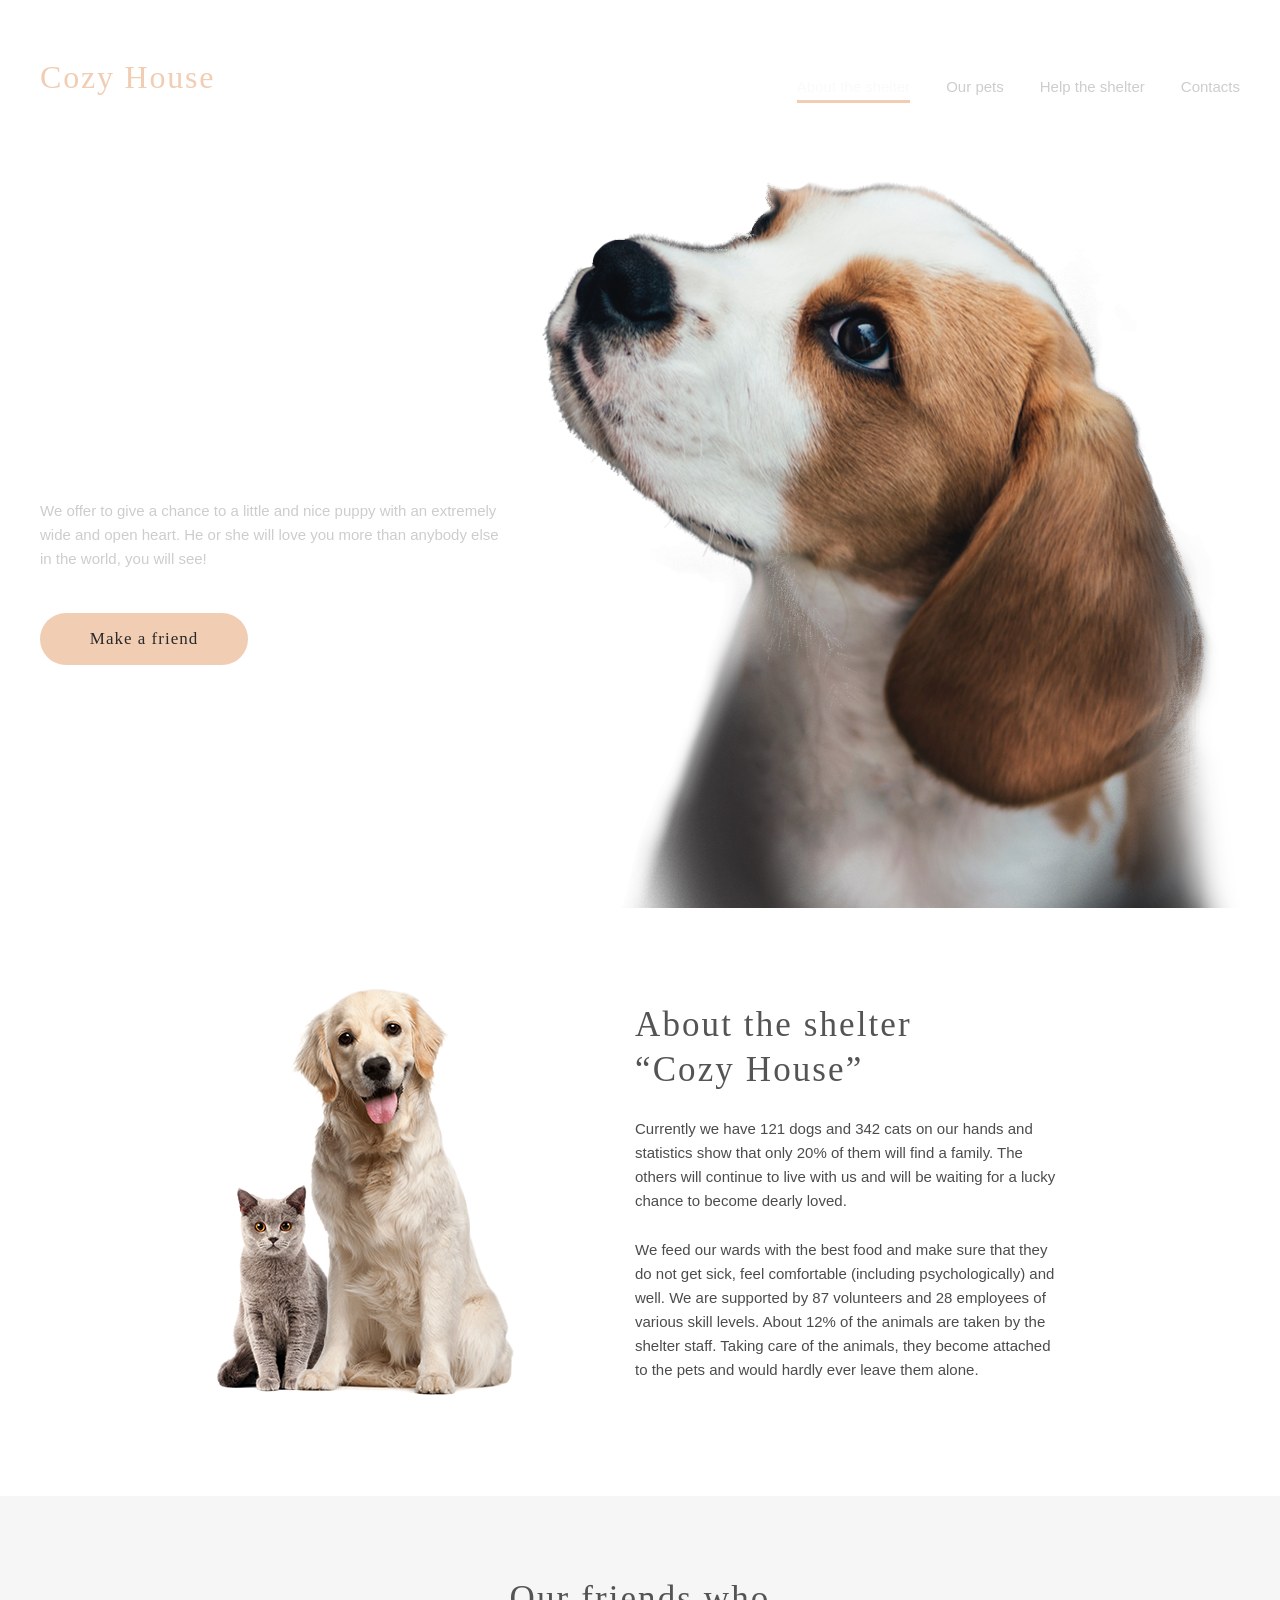
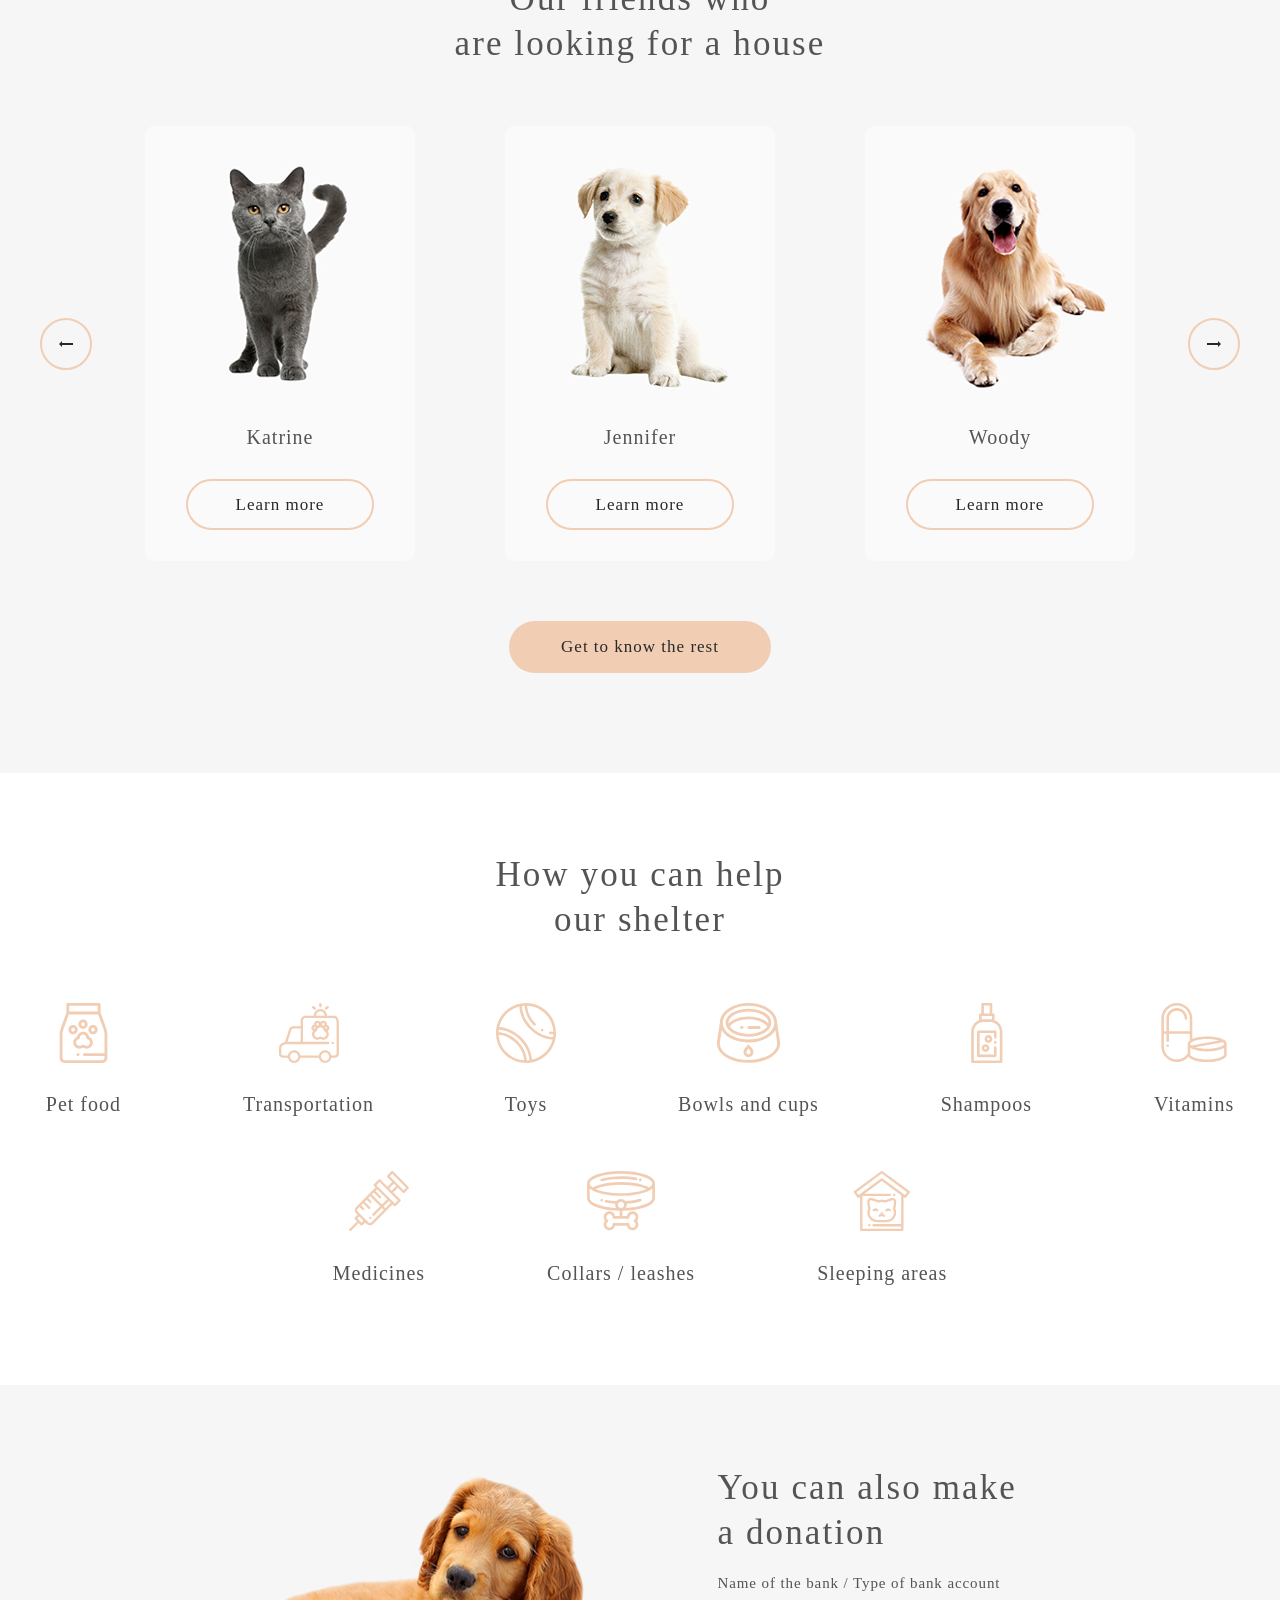
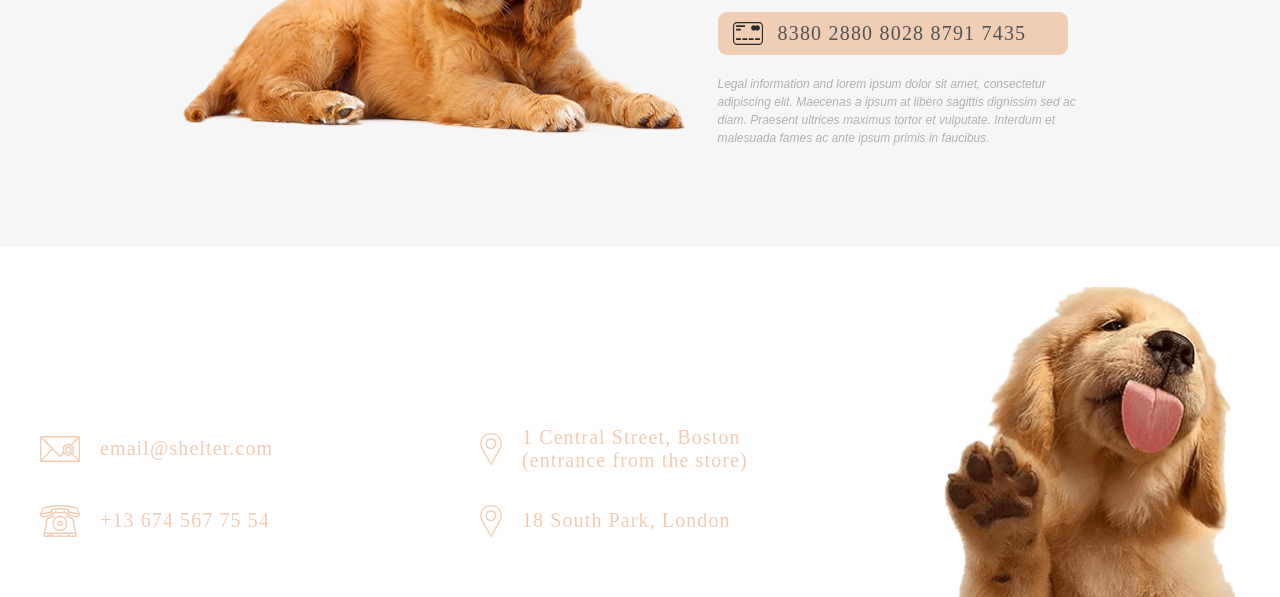
==== shelter/pages/main/index.html @ 7b1812f6 "feat: add responsive for mobile devices" ====
<!DOCTYPE html>
<html lang="en">
	<head>
		<title>Shelter</title>
		<meta charset="UTF-8" />
		<meta http-equiv="X-UA-Compatible" content="IE=edge" />
		<meta name="viewport" content="width=device-width, initial-scale=1.0" />
		<link rel="stylesheet" href="../../css/main.css" />
	</head>
	<body>
		<header class="header header_main">
			<div class="wrapper">
				<a href="#" class="logo">
					<span class="logo__title">Cozy House</span>
					<span class="logo__subtitle">Shelter for pets in Boston</span>
				</a>
				<nav class="header__navigation">
					<div class="hamburger">
						<button type="button" class="hamburger__button">
							<span></span>
						</button>
                    </div>
					<ul class="navigation">
						<li class="navigation__item navigation__item_active">
							<a href="#">About the shelter</a>
						</li>
						<li class="navigation__item">
							<a href="../pets/">Our pets</a>
						</li>
						<li class="navigation__item">
							<a href="#help">Help the shelter</a>
						</li>
						<li class="navigation__item">
							<a href="#footer">Contacts</a>
						</li>
					</ul>
				</nav>
			</div>
		</header>
		<section class="start-screen">
			<div class="wrapper">
				<div class="start-screen__content">
					<div class="start-screen__text-content">
						<h2>Not only people need&nbspa&nbsphouse</h2>
						<p>
							We offer to give a chance to a little and nice puppy with an
							extremely wide and open heart. He&nbspor&nbspshe will love you more than
							anybody else in the world, you will see!
						</p>
					</div>
					<a href='#our-friends' class="button button_primary">
						Make a friend
					</a>
				</div>
				<img
					src="../../assets/images/start-screen-puppy.png"
					alt="pet image"
				/>
			</div>
		</section>
		<section class="about">
			<div class="wrapper ">
				<img src="../../assets/images/about-pets.png" alt="pet image" />
				<div class="about__content">
					<h3>About the shelter “Cozy&nbspHouse”</h3>
					<p>
						Currently we have 121 dogs and 342 cats on our hands and statistics
						show that only 20% of them will find a family. The others will
						continue to live with us and will be waiting for a lucky chance to
						become dearly loved.
					</p>
					<p>
						We feed our wards with the best food and make sure that they do not
						get sick, feel comfortable (including psychologically) and well. We
						are supported by 87 volunteers and 28 employees of various skill
						levels. About 12% of the animals are taken by the shelter staff.
						Taking care of the animals, they become attached to the pets and
						would hardly ever leave them alone.
					</p>
				</div>
			</div>
		</section>
		<section id="our-friends" class="our-friends">
			<div class="wrapper">
				<h3>
					Our friends who are&nbsplooking for a house
				</h3>
				<div class="slider">
					<button type="button" class="slider__button slider__button_left">
						<img
							src="../../assets/icons/icon-arrow-left.svg"
							class="slider__button_arrow"
						/>
					</button>
					<div class="slider__items">
						<div class="pet-card">
							<img
								src="../../assets/images/pets-katrine.png"
								class="pet-card__image"
								alt="pet card image"
							/>
							<span class="pet-card__name">Katrine</span>
							<button type="button" class="button button_secondary button_pet-card">
								Learn more
							</button>
						</div>
						<div class="pet-card">
							<img src="../../assets/images/pets-jennifer.png""
							class="pet-card__image" alt="pet card image">
							<span class="pet-card__name">Jennifer</span>
							<button type="button" class="button button_secondary button_pet-card">
								Learn more
							</button>
						</div>
						<div class="pet-card">
							<img
								src="../../assets/images/pets-woody.png"
								class="pet-card__image"
								alt="pet card image"
							/>
							<span class="pet-card__name">Woody</span>
							<button type="button" class="button button_secondary button_pet-card">
								Learn more
							</button>
						</div>
					</div>
					<button type="button" class="slider__button slider__button_right">
						<img
							src="../../assets/icons/icon-arrow-right.svg"
							class="slider__button_arrow"
						/>
					</button>
				</div>
				<div class="slider__mobile-buttons-wrapper">
					<button type="button" class="slider__button slider__button_mobile slider__button_left">
						<img
							src="../../assets/icons/icon-arrow-left.svg"
							class="slider__button_arrow"
						/>
					</button>
					<button type="button" class="slider__button slider__button_mobile slider__button_right">
						<img
							src="../../assets/icons/icon-arrow-right.svg"
							class="slider__button_arrow"
						/>
					</button>
				</div>
				<a href='../pets/' class="button button_primary button_our-friends">
					Get to know the rest
				</a>
			</div>
		</section>
		<section id="help" class="help">
			<div class="wrapper ">
				<h3>How you&nbspcan help our shelter</h3>
				<ul class="help__list">
					<li class="help-item">
						<img
							src="../../assets/icons/pet-food.svg"
							alt="pet food icon"
							class="help-item__icon"
						/>
						<h4 class="help-item__label">Pet food</h4>
					</li>
					<li class="help-item">
						<img
							src="../../assets/icons/transportation.svg"
							alt="transportation icon"
							class="help-item__icon"
						/>
						<h4 class="help-item__label">Transportation</h4>
					</li>
					<li class="help-item">
						<img
							src="../../assets/icons/toys.svg"
							alt="toys icon"
							class="help-item__icon"
						/>
						<h4 class="help-item__label">Toys</h4>
					</li>
					<li class="help-item">
						<img
							src="../../assets/icons/bowls-and-cups.svg"
							alt="bowls-and-cups icon"
							class="help-item__icon"
						/>
						<h4 class="help-item__label">Bowls and cups</h4>
					</li>
					<li class="help-item">
						<img
							src="../../assets/icons/shampoos.svg"
							alt="shampoos icon"
							class="help-item__icon"
						/>
						<h4 class="help-item__label">Shampoos</h4>
					</li>
					<li class="help-item">
						<img
							src="../../assets/icons/vitamins.svg"
							alt="vitamins icon"
							class="help-item__icon"
						/>
						<h4 class="help-item__label">Vitamins</h4>
					</li>
					<li class="help-item">
						<img
							src="../../assets/icons/medicines.svg"
							alt="medicines icon"
							class="help-item__icon"
						/>
						<h4 class="help-item__label">Medicines</h4>
					</li>
					<li class="help-item">
						<img
							src="../../assets/icons/collars-or-leashes.svg"
							alt="collars-or-leashes icon"
							class="help-item__icon"
						/>
						<h4 class="help-item__label">Collars / leashes</h4>
					</li>
					<li class="help-item">
						<img
							src="../../assets/icons/sleeping-area.svg"
							alt="sleeping-area icon"
							class="help-item__icon"
						/>
						<h4 class="help-item__label">Sleeping areas</h4>
					</li>
				</ul>
			</div>
		</section>
		<section class="donation">
			<div class="wrapper">
				<img
					src="../../assets/images/donation-dog.png"
					alt="pet image"
					class="donation__image"
				/>
				<div class="donation__content">
					<h3>You can also make a&nbspdonation</h3>
					<h5>Name of the bank / Type of bank account</h5>
					<div class="credit-card">
						<a href="#">
							<img src="../../assets/icons/icon-credit-card.svg" alt="credit card icon">
							<h4>8380 2880 8028 8791 7435</h4>
						</a>
					</div>
					<p>
						Legal information and lorem ipsum dolor sit amet, consectetur
						adipiscing elit. Maecenas a ipsum at libero sagittis dignissim sed
						ac diam. Praesent ultrices maximus tortor et vulputate. Interdum et
						malesuada fames ac ante ipsum primis in faucibus.
					</p>
				</div>
			</div>
		</section>
		<footer id="footer" class="footer">
			<div class="wrapper">
				<div class="footer__content">
					<div class="info-block info-block_contacts">
						<span class="info-block__title">For questions and suggestions</span>
						<div class="info-block__item">
							<a href="mailto:email@shelter.com">
								<img
									src="../../assets/icons/icon-email.svg"
									alt="email icon"
									class="info-block__icon"
								/>
								<span class="info-block__label">email@shelter.com</span>
							</a>
						</div>
						<div class="info-block__item">
							<a href="tel:+136745677554">
								<img
									src="../../assets/icons/icon-phone.svg"
									alt="phone icon"
									class="info-block__icon"
								/>
								<span class="info-block__label">+13 674 567 75 54</span>
							</a>
						</div>
					</div>
					<div class="info-block info-block_locations">
						<span class="info-block__title">We are waiting for your visit</span>
						<div class="info-block__item">
							<a
								href="http://maps.google.com/?q=1200 Pennsylvania Ave SE, Washington, District of Columbia, 20003"
								target="_blank"
								rel="noopener noreferrer"
							>
								<img
									src="../../assets/icons/icon-marker.svg"
									alt="marker icon"
									class="info-block__icon"
								/>
								<span class="info-block__label">
									1 Central Street, Boston (entrance from the store)
								</span>
							</a>
						</div>
						<div class="info-block__item">
							<a
								href="http://maps.google.com/?q=1200 Pennsylvania Ave SE, Washington, District of Columbia, 20003"
								target="_blank"
								rel="noopener noreferrer"
							>
								<img
									src="../../assets/icons/icon-marker.svg"
									alt="marker icon"
									class="info-block__icon"
								/>
								<span class="info-block__label">18 South Park, London</span>
							</a>
						</div>
					</div>
				</div>
				<img
					src="../../assets/images/footer-puppy.png"
					alt="pet image"
					class="footer__image"
				/>
			</div>
		</footer>
	</body>
</html>
---- shelter/css/main.css ----
@import url("http://fonts.cdnfonts.com/css/georgia");
@import url("http://fonts.cdnfonts.com/css/arial");
html {
  line-height: 1.15;
  -webkit-text-size-adjust: 100%;
}

body {
  margin: 0;
  font-weight: 400;
}

main {
  display: block;
}

footer, section, header {
  margin: 0 auto;
}

h1 {
  font-size: 2em;
  margin: 0.67em 0;
  margin: 0;
}

h2, h3, h4, h5, h6, p {
  margin: 0;
}

hr {
  -webkit-box-sizing: content-box;
          box-sizing: content-box;
  height: 0;
  overflow: visible;
}

pre {
  font-family: monospace, monospace;
  font-size: 1em;
}

a {
  background-color: transparent;
  text-decoration: none;
}

abbr[title] {
  border-bottom: none;
  text-decoration: underline;
  -webkit-text-decoration: underline dotted;
          text-decoration: underline dotted;
}

b, strong {
  font-weight: bolder;
}

code, kbd, samp {
  font-family: monospace, monospace;
  font-size: 1em;
}

small {
  font-size: 80%;
}

sub, sup {
  font-size: 75%;
  line-height: 0;
  position: relative;
  vertical-align: baseline;
}

sub {
  bottom: -0.25em;
}

sup {
  top: -0.5em;
}

img {
  border-style: none;
}

button, input, optgroup, select, textarea {
  font-family: inherit;
  font-size: 100%;
  line-height: 1.15;
  margin: 0;
  white-space: nowrap;
  text-align: center;
}

button, input {
  overflow: visible;
}

button, select {
  text-transform: none;
}

button, [type=button], [type=reset], [type=submit] {
  -webkit-appearance: button;
}

button::-moz-focus-inner, [type=button]::-moz-focus-inner, [type=reset]::-moz-focus-inner, [type=submit]::-moz-focus-inner {
  border-style: none;
  padding: 0;
}

button:-moz-focusring, [type=button]:-moz-focusring, [type=reset]:-moz-focusring, [type=submit]:-moz-focusring {
  outline: 1px dotted ButtonText;
}

fieldset {
  padding: 0.35em 0.75em 0.625em;
}

legend {
  -webkit-box-sizing: border-box;
          box-sizing: border-box;
  color: inherit;
  display: table;
  max-width: 100%;
  padding: 0;
  white-space: normal;
}

progress {
  vertical-align: baseline;
}

textarea {
  overflow: auto;
}

[type=checkbox], [type=radio] {
  -webkit-box-sizing: border-box;
          box-sizing: border-box;
  padding: 0;
}

[type=number]::-webkit-inner-spin-button, [type=number]::-webkit-outer-spin-button {
  height: auto;
}

[type=search] {
  -webkit-appearance: textfield;
  outline-offset: -2px;
}

[type=search]::-webkit-search-decoration {
  -webkit-appearance: none;
}

::-webkit-file-upload-button {
  -webkit-appearance: button;
  font: inherit;
}

details {
  display: block;
}

summary {
  display: list-item;
}

template, [hidden] {
  display: none;
}

html {
  font-size: 10px;
  scroll-behavior: smooth;
}

.hidden {
  display: none;
}

.wrapper {
  position: relative;
  max-width: 1200px;
  margin: 0 auto;
}

.hamburger {
  height: 100%;
  padding-right: 53px;
  display: none;
}

@media (max-width: 767px) {
  .hamburger {
    display: -webkit-box;
    display: -ms-flexbox;
    display: flex;
    -webkit-box-align: center;
        -ms-flex-align: center;
            align-items: center;
  }
}

.hamburger__button {
  position: relative;
  width: 30px;
  height: 30px;
  padding: 0;
  border: none;
  background: none;
  outline: none;
}

.hamburger__button span {
  position: absolute;
  display: block;
  width: 30px;
  height: 2px;
  top: 14px;
  background-color: #F1CDB3;
  -webkit-transition: all 0.45s ease-in-out;
  transition: all 0.45s ease-in-out;
}

.hamburger__button span::before {
  content: '';
  position: absolute;
  top: -10px;
  display: block;
  width: 30px;
  height: 2px;
  background-color: #F1CDB3;
  -webkit-transition: all 0.45s ease-in-out;
  transition: all 0.45s ease-in-out;
}

.hamburger__button span::after {
  content: '';
  position: absolute;
  top: 10px;
  display: block;
  width: 30px;
  height: 2px;
  background-color: #F1CDB3;
  -webkit-transition: all 0.45s ease-in-out;
  transition: all 0.45s ease-in-out;
}

.hamburger__button_dark span {
  background-color: #000000;
}

.hamburger__button_dark span::before {
  background-color: #000000;
}

.hamburger__button_dark span::after {
  background-color: #000000;
}

.hamburger__menu {
  position: absolute;
  width: 100%;
}

.hamburger__menu-list {
  list-style: none;
}

.menu_active {
  display: -webkit-box;
  display: -ms-flexbox;
  display: flex;
  -webkit-box-orient: horizontal;
  -webkit-box-direction: normal;
      -ms-flex-direction: row;
          flex-direction: row;
  -webkit-box-pack: start;
      -ms-flex-pack: start;
          justify-content: start;
  -webkit-box-align: center;
      -ms-flex-align: center;
          align-items: center;
  gap: 40px;
  position: fixed;
  z-index: -1;
  right: 0;
  top: 0;
  width: 320px;
  height: 823px;
  margin: 0;
  background-color: #292929;
}

.menu_active .hamburger__button {
  -webkit-transform: rotate(90deg);
          transform: rotate(90deg);
}

.navigation {
  list-style: none;
  display: -webkit-box;
  display: -ms-flexbox;
  display: flex;
  gap: 36px;
  padding-left: 0px;
  -webkit-transition: 100ms all ease-in-out;
  transition: 100ms all ease-in-out;
}

@media (min-width: 768px) and (max-width: 1279px) {
  .navigation {
    padding-right: 30px;
  }
}

@media (max-width: 767px) {
  .navigation {
    display: none;
  }
}

.navigation__item a {
  font-family: Arial, sans-serif;
  font-size: 1.5rem;
  line-height: 220%;
  color: #CDCDCD;
  cursor: pointer;
  -webkit-transition: 100ms all ease-in-out;
  transition: 100ms all ease-in-out;
}

@media (max-width: 767px) {
  .navigation__item a {
    font-size: 3.2rem;
    line-height: 5.1rem;
  }
}

.navigation__item a:hover {
  color: #FAFAFA;
}

.navigation__item_dark a {
  line-height: 170%;
  color: #545454;
}

.navigation__item_dark a:hover {
  color: #292929;
}

.navigation__item_active a {
  color: #FAFAFA;
}

.navigation__item_active a:hover {
  color: #FAFAFA;
}

.navigation__item_active a::after {
  content: '';
  display: block;
  margin-top: -3px;
  height: 3px;
  width: 100%;
  background-color: #F1CDB3;
}

.navigation__item_dark-active a {
  line-height: 170%;
  color: #292929;
}

.navigation__item_dark-active a:hover {
  color: #292929;
}

.navigation__item_dark-active a::after {
  content: '';
  display: block;
  margin-top: -3px;
  height: 3px;
  width: 100%;
  background-color: #F1CDB3;
}

.logo {
  display: block;
  cursor: pointer;
}

@media (min-width: 768px) and (max-width: 1279px) {
  .logo {
    padding-left: 30px;
  }
}

@media (max-width: 767px) {
  .logo {
    padding-left: 10px;
  }
}

.logo__title {
  display: block;
  font-weight: 400;
  font-family: Georgia, serif;
  font-size: 3.2rem;
  line-height: 110%;
  letter-spacing: 0.18rem;
  color: #F1CDB3;
}

.logo__title_dark {
  color: #545454;
}

.logo__subtitle {
  display: block;
  font-family: Arial, sans-serif;
  font-size: 1.3rem;
  line-height: 1.5rem;
  letter-spacing: 0.13rem;
  color: #FFFFFF;
  margin-top: 10px;
  margin-left: 4px;
}

.logo__subtitle_dark {
  color: #292929;
}

.button {
  display: inline-block;
  padding: 15px 45px;
  text-align: center;
  border-radius: 100px;
  border: none;
  cursor: pointer;
  font-family: Georgia, serif;
  font-size: 1.7rem;
  line-height: 130%;
  letter-spacing: 0.1rem;
  -webkit-transition: 100ms all ease-in-out;
  transition: 100ms all ease-in-out;
}

.button_primary {
  background: #F1CDB3;
  color: #292929;
}

.button_primary:hover {
  background: #FDDCC4;
}

.button_secondary {
  border: 2px solid #F1CDB3;
  background: none;
  color: #292929;
}

.button_secondary:hover {
  border-color: #FDDCC4;
  background-color: #FDDCC4;
}

h2 {
  font-family: Georgia, serif;
  font-weight: 400;
  font-size: 4.4rem;
  line-height: 5.7rem;
  color: #FFFFFF;
}

@media (max-width: 767px) {
  h2 {
    font-size: 2.5rem;
    line-height: 3.2rem;
    text-align: center;
    letter-spacing: 0.15rem;
  }
}

h3 {
  font-family: Georgia, serif;
  font-weight: 400;
  font-size: 3.5rem;
  line-height: 4.5rem;
  letter-spacing: 0.21rem;
  color: #545454;
}

@media (max-width: 767px) {
  h3 {
    font-size: 2.5rem;
    line-height: 3.2rem;
    text-align: center;
    letter-spacing: 0.15rem;
  }
}

h4 {
  font-family: Georgia, serif;
  font-weight: 400;
  font-size: 2rem;
  line-height: 2.3rem;
  letter-spacing: 0.1rem;
  color: #545454;
}

@media (max-width: 767px) {
  h4 {
    font-size: 1.5rem;
    line-height: 1.7rem;
    letter-spacing: 0.09rem;
  }
}

h5 {
  font-family: Georgia, serif;
  font-weight: 400;
  font-size: 1.5rem;
  line-height: 1.7rem;
  letter-spacing: 0.09rem;
  color: #545454;
}

@media (max-width: 767px) {
  h5 {
    font-size: 1.3rem;
    text-align: center;
    line-height: 2.5rem;
  }
}

.credit-card {
  padding: 10px 15px;
  width: 320px;
  height: 2.3rem;
  background: #F1CDB3;
  border-radius: 9px;
  cursor: pointer;
  -webkit-transition: 100ms all ease-in-out;
  transition: 100ms all ease-in-out;
}

@media (min-width: 768px) and (max-width: 1279px) {
  .credit-card {
    max-width: 380px;
  }
}

@media (max-width: 767px) {
  .credit-card {
    width: 251px;
    margin: 0 auto;
  }
}

.credit-card a {
  height: 100%;
  margin: auto 0;
  display: -webkit-box;
  display: -ms-flexbox;
  display: flex;
  -webkit-box-align: center;
      -ms-flex-align: center;
          align-items: center;
  gap: 15px;
}

.credit-card h4 {
  letter-spacing: 0.12rem;
}

@media (max-width: 767px) {
  .credit-card h4 {
    letter-spacing: 0.09rem;
  }
}

.credit-card:hover {
  background: #FDDCC4;
}

.credit-card p {
  font-family: Arial, sans-serif;
  font-style: italic;
  font-size: 1.2rem;
  line-height: 1.8rem;
  color: #B2B2B2;
}

.header {
  z-index: 10;
  margin: 0 auto;
}

.header .wrapper {
  display: -webkit-box;
  display: -ms-flexbox;
  display: flex;
  -webkit-box-pack: justify;
      -ms-flex-pack: justify;
          justify-content: space-between;
}

.menu_active .logo {
  display: none;
}

.menu_active .logo_mobile-menu {
  display: block;
}

.slider {
  display: -webkit-box;
  display: -ms-flexbox;
  display: flex;
  -webkit-box-pack: center;
      -ms-flex-pack: center;
          justify-content: center;
  gap: 53px;
}

@media (min-width: 768px) and (max-width: 1279px) {
  .slider {
    gap: 1.56vw;
  }
}

.slider__mobile-buttons-wrapper {
  display: none;
}

@media (max-width: 767px) {
  .slider__mobile-buttons-wrapper {
    display: -webkit-box;
    display: -ms-flexbox;
    display: flex;
    -webkit-box-pack: justify;
        -ms-flex-pack: justify;
            justify-content: space-between;
    width: 57.5vw;
    max-width: 220px;
    margin-top: -23px;
  }
}

.slider__button {
  position: relative;
  margin: auto 0;
  cursor: pointer;
  width: 52px;
  height: 52px;
  background: none;
  border: 2px solid #F1CDB3;
  border-radius: 50%;
  -webkit-transition: 100ms all ease-in-out;
  transition: 100ms all ease-in-out;
}

@media (max-width: 767px) {
  .slider__button {
    position: relative;
    display: none;
  }
}

.slider__button_mobile {
  display: none;
}

@media (max-width: 767px) {
  .slider__button_mobile {
    display: block;
  }
}

.slider__button_arrow {
  position: absolute;
  top: 21px;
  left: 17px;
}

.slider__button:hover {
  border-color: #FDDCC4;
  background-color: #FDDCC4;
}

.slider__items {
  display: -webkit-box;
  display: -ms-flexbox;
  display: flex;
  gap: 90px;
}

@media (min-width: 768px) and (max-width: 1279px) {
  .slider__items {
    gap: 5.21vw;
  }
  .slider__items .pet-card:nth-last-child(-n+1) {
    display: none;
  }
}

@media (max-width: 767px) {
  .slider__items {
    gap: 5.21vw;
  }
  .slider__items .pet-card:nth-last-child(-n+2) {
    display: none;
  }
}

.pet-card {
  height: 435px;
  overflow: hidden;
  background-color: #FAFAFA;
  border-radius: 9px;
  display: -webkit-box;
  display: -ms-flexbox;
  display: flex;
  -webkit-box-orient: vertical;
  -webkit-box-direction: normal;
      -ms-flex-direction: column;
          flex-direction: column;
  -webkit-box-align: center;
      -ms-flex-align: center;
          align-items: center;
  gap: 30px;
  cursor: pointer;
  -webkit-transition: 100ms all ease-in-out;
  transition: 100ms all ease-in-out;
}

@media (max-width: 767px) {
  .pet-card {
    -ms-flex-preferred-size: 100%;
        flex-basis: 100%;
  }
}

.pet-card:hover {
  -webkit-box-shadow: 0 2px 35px 14px rgba(13, 13, 13, 0.04);
          box-shadow: 0 2px 35px 14px rgba(13, 13, 13, 0.04);
  background-color: #FFFFFF;
}

.pet-card:hover .button {
  border-color: #FDDCC4;
  background-color: #FDDCC4;
}

.pet-card__image {
  width: 270px;
  height: 270px;
}

.pet-card__name {
  font-family: Georgia, serif;
  font-size: 2rem;
  line-height: 2.3rem;
  letter-spacing: 0.1rem;
  color: #545454;
}

.button_pet-card {
  width: 188px;
  line-height: 100%;
}

.footer {
  background-image: url("../../assets/images/footer-gradient-background.jpg");
  background-repeat: no-repeat;
  background-size: 100% 100%;
}

.footer .wrapper {
  padding-top: 40px;
  display: -webkit-box;
  display: -ms-flexbox;
  display: flex;
  -webkit-box-pack: justify;
      -ms-flex-pack: justify;
          justify-content: space-between;
}

@media (min-width: 768px) and (max-width: 1279px) {
  .footer .wrapper {
    padding-top: 15px;
    -webkit-box-orient: vertical;
    -webkit-box-direction: normal;
        -ms-flex-direction: column;
            flex-direction: column;
    -webkit-box-align: center;
        -ms-flex-align: center;
            align-items: center;
    gap: 65px;
  }
}

@media (max-width: 767px) {
  .footer .wrapper {
    padding-top: 15px;
    -webkit-box-orient: vertical;
    -webkit-box-direction: normal;
        -ms-flex-direction: column;
            flex-direction: column;
    -webkit-box-align: center;
        -ms-flex-align: center;
            align-items: center;
    gap: 54px;
  }
}

.footer__content {
  display: -webkit-box;
  display: -ms-flexbox;
  display: flex;
  gap: 160px;
}

@media (min-width: 768px) and (max-width: 1279px) {
  .footer__content {
    gap: 7.81vw;
  }
}

@media (max-width: 767px) {
  .footer__content {
    -webkit-box-orient: vertical;
    -webkit-box-direction: normal;
        -ms-flex-direction: column;
            flex-direction: column;
    gap: 7.81vw;
  }
}

.info-block {
  height: 234px;
  width: 300px;
  display: -webkit-box;
  display: -ms-flexbox;
  display: flex;
  -webkit-box-orient: vertical;
  -webkit-box-direction: normal;
      -ms-flex-direction: column;
          flex-direction: column;
  -webkit-box-pack: justify;
      -ms-flex-pack: justify;
          justify-content: space-between;
  margin-top: 16px;
}

@media (max-width: 767px) {
  .info-block {
    -webkit-box-align: center;
        -ms-flex-align: center;
            align-items: center;
    height: 208px;
    width: 100%;
    margin-top: 15px;
  }
}

.info-block_contacts {
  width: 280px;
}

@media (max-width: 767px) {
  .info-block_contacts {
    width: 100%;
  }
}

@media (max-width: 767px) {
  .info-block_locations {
    -webkit-box-align: start;
        -ms-flex-align: start;
            align-items: flex-start;
    gap: 39px;
  }
}

@media (max-width: 767px) {
  .info-block_locations .info-block__item {
    padding: 0 10px;
  }
}

.info-block__title {
  font-family: Georgia, serif;
  font-size: 3.5rem;
  line-height: 4.5rem;
  letter-spacing: 0.2rem;
  color: #FFFFFF;
}

@media (max-width: 767px) {
  .info-block__title {
    padding: 0 25px;
    font-size: 2.5rem;
    line-height: 3.2rem;
    text-align: center;
    letter-spacing: 0.15rem;
  }
}

.info-block__item img {
  height: 32px;
}

.info-block__item a {
  display: -webkit-box;
  display: -ms-flexbox;
  display: flex;
  gap: 20px;
  -webkit-box-align: center;
      -ms-flex-align: center;
          align-items: center;
}

.info-block__label {
  font-family: Georgia, serif;
  font-size: 2rem;
  line-height: 2.3rem;
  letter-spacing: 0.11rem;
  color: #F1CDB3;
}

@media (max-width: 767px) {
  .info-block__label {
    max-width: 258.28px;
  }
}

.footer__image {
  width: 300px;
  height: 310px;
}

@media (max-width: 767px) {
  .footer__image {
    max-width: 300px;
    width: 81.25vw;
    max-height: 310px;
    height: 84.06vw;
  }
}

.header_main {
  position: absolute;
  left: 50%;
  -webkit-transform: translateX(-50%);
          transform: translateX(-50%);
  width: 100%;
}

.header_main .wrapper {
  padding-top: 60px;
}

@media (min-width: 768px) and (max-width: 1279px) {
  .header_main .wrapper {
    padding-top: 30px;
  }
}

@media (max-width: 767px) {
  .header_main .wrapper {
    padding-top: 30px;
  }
}

.start-screen {
  background-image: url("../../assets/images/start-screen-gradient-background.jpg");
  background-repeat: no-repeat;
  background-size: 100% 100%;
  padding-top: 40px;
  display: block;
}

.start-screen .wrapper {
  display: -webkit-box;
  display: -ms-flexbox;
  display: flex;
  -webkit-box-align: center;
      -ms-flex-align: center;
          align-items: center;
  gap: 40px;
  padding-top: 140px;
  width: 100%;
}

@media (min-width: 768px) and (max-width: 1279px) {
  .start-screen .wrapper {
    -webkit-box-orient: vertical;
    -webkit-box-direction: normal;
        -ms-flex-direction: column;
            flex-direction: column;
    padding-top: 110px;
    gap: 100px;
  }
}

@media (max-width: 767px) {
  .start-screen .wrapper {
    -webkit-box-orient: vertical;
    -webkit-box-direction: normal;
        -ms-flex-direction: column;
            flex-direction: column;
    padding-top: 110px;
    gap: 105px;
  }
}

.start-screen img {
  width: 698px;
  height: 728px;
  -ms-flex-item-align: end;
      align-self: flex-end;
}

@media (min-width: 768px) and (max-width: 1279px) {
  .start-screen img {
    width: 74.09vw;
    max-width: 698px;
    height: 77.21vw;
    max-height: 728px;
    padding-right: 3.91vw;
  }
}

@media (max-width: 767px) {
  .start-screen img {
    width: 81.25vw;
    height: 84.93vw;
    padding-right: 3.13vw;
  }
}

.start-screen__content {
  margin-top: -80px;
  display: -webkit-box;
  display: -ms-flexbox;
  display: flex;
  -webkit-box-orient: vertical;
  -webkit-box-direction: normal;
      -ms-flex-direction: column;
          flex-direction: column;
  gap: 42px;
}

@media (min-width: 768px) and (max-width: 1279px) {
  .start-screen__content {
    margin-top: 0px;
  }
}

@media (max-width: 767px) {
  .start-screen__content {
    margin-top: 0px;
  }
}

.start-screen__content .button {
  width: 118px;
}

@media (min-width: 768px) and (max-width: 1279px) {
  .start-screen__content .button {
    margin: 0 auto;
  }
}

@media (max-width: 767px) {
  .start-screen__content .button {
    margin: 0 auto;
  }
}

.start-screen__text-content {
  display: -webkit-box;
  display: -ms-flexbox;
  display: flex;
  -webkit-box-orient: vertical;
  -webkit-box-direction: normal;
      -ms-flex-direction: column;
          flex-direction: column;
  gap: 42px;
}

@media (min-width: 768px) and (max-width: 1279px) {
  .start-screen__text-content {
    padding-left: 20.05vw;
  }
}

@media (max-width: 767px) {
  .start-screen__text-content {
    padding: 0 3.13vw;
  }
}

.start-screen__text-content h2 {
  max-width: 310px;
}

@media (max-width: 767px) {
  .start-screen__text-content h2 {
    max-width: 100%;
    margin: 0 auto;
  }
}

.start-screen__text-content p {
  font-family: Arial, sans-serif;
  font-size: 1.5rem;
  line-height: 160%;
  color: #CDCDCD;
}

@media (min-width: 768px) and (max-width: 1279px) {
  .start-screen__text-content p {
    padding-right: 20.05vw;
  }
}

@media (max-width: 767px) {
  .start-screen__text-content p {
    text-align: center;
  }
}

.about {
  background-color: #FFFFFF;
  padding: 80px 0 100px 0;
}

@media (max-width: 767px) {
  .about {
    padding: 42px 10px;
  }
}

.about .wrapper {
  display: -webkit-box;
  display: -ms-flexbox;
  display: flex;
  -webkit-box-pack: center;
      -ms-flex-pack: center;
          justify-content: center;
  gap: 120px;
}

@media (min-width: 768px) and (max-width: 1279px) {
  .about .wrapper {
    -webkit-box-orient: vertical;
    -webkit-box-direction: reverse;
        -ms-flex-direction: column-reverse;
            flex-direction: column-reverse;
    gap: 80px;
    -webkit-box-align: center;
        -ms-flex-align: center;
            align-items: center;
  }
}

@media (max-width: 767px) {
  .about .wrapper {
    -webkit-box-orient: vertical;
    -webkit-box-direction: reverse;
        -ms-flex-direction: column-reverse;
            flex-direction: column-reverse;
    gap: 42px;
    -webkit-box-align: center;
        -ms-flex-align: center;
            align-items: center;
  }
}

.about img {
  width: 300px;
  height: 408px;
}

@media (max-width: 767px) {
  .about img {
    width: 81.25vw;
    max-width: 300px;
    height: 110.5vw;
    max-width: 408px;
  }
}

.about__content {
  display: -webkit-box;
  display: -ms-flexbox;
  display: flex;
  -webkit-box-orient: vertical;
  -webkit-box-direction: normal;
      -ms-flex-direction: column;
          flex-direction: column;
  -webkit-box-pack: center;
      -ms-flex-pack: center;
          justify-content: center;
  gap: 25px;
  max-width: 430px;
}

@media (min-width: 768px) and (max-width: 1279px) {
  .about__content {
    max-width: 100%;
    padding: 0 22.01vw;
  }
}

@media (max-width: 767px) {
  .about__content p:last-child {
    margin-top: -3px;
  }
}

@media (min-width: 768px) and (max-width: 1279px) {
  .about__content h3 {
    max-width: 430px;
  }
}

@media (max-width: 767px) {
  .about__content h3 {
    max-width: 100%;
  }
}

.about__content p {
  font-family: Arial, sans-serif;
  font-size: 1.5rem;
  line-height: 160%;
  color: #4C4C4C;
}

@media (min-width: 768px) and (max-width: 1279px) {
  .about__content p {
    max-width: 100%;
  }
}

@media (max-width: 767px) {
  .about__content p {
    padding: 0 15px;
    text-align: justify;
  }
}

.our-friends {
  padding: 80px 0 100px 0;
  background-color: #F6F6F6;
}

@media (max-width: 767px) {
  .our-friends {
    padding: 42px 10px;
  }
}

.our-friends .wrapper {
  display: -webkit-box;
  display: -ms-flexbox;
  display: flex;
  -webkit-box-orient: vertical;
  -webkit-box-direction: normal;
      -ms-flex-direction: column;
          flex-direction: column;
  gap: 60px;
  -webkit-box-align: center;
      -ms-flex-align: center;
          align-items: center;
}

@media (max-width: 767px) {
  .our-friends .wrapper {
    gap: 42px;
  }
}

.our-friends h3 {
  max-width: 400px;
  text-align: center;
  max-height: 90px;
}

@media (max-width: 767px) {
  .our-friends h3 {
    max-width: 100%;
  }
}

.our-friends .slider {
  height: 435px;
  width: 100%;
}

@media (min-width: 768px) and (max-width: 1279px) {
  .our-friends .slider {
    padding: 0 3.91vw;
  }
}

.button_our-friends {
  width: 172px;
}

.help {
  padding: 80px 0 100px 0;
}

@media (max-width: 767px) {
  .help {
    padding: 42px 10px;
  }
}

.help h3 {
  max-width: 320px;
  text-align: center;
  margin: 0 auto;
  line-height: 128%;
}

@media (max-width: 767px) {
  .help h3 {
    max-width: 100%;
    padding: 0 12vw;
  }
}

.help__list {
  margin: 60px auto 0 auto;
  padding: 0;
  display: -webkit-box;
  display: -ms-flexbox;
  display: flex;
  -webkit-box-pack: center;
      -ms-flex-pack: center;
          justify-content: center;
  -webkit-box-orient: horizontal;
  -webkit-box-direction: normal;
      -ms-flex-direction: row;
          flex-direction: row;
  -ms-flex-wrap: wrap;
      flex-wrap: wrap;
  gap: 55px 122px;
}

@media (min-width: 768px) and (max-width: 1279px) {
  .help__list {
    gap: 55px 7.81vw;
  }
}

@media (max-width: 767px) {
  .help__list {
    max-width: 320px;
    margin: 0 auto;
    padding: 42px 5px 0 5px;
    -webkit-box-pack: justify;
        -ms-flex-pack: justify;
            justify-content: space-between;
    gap: 30px;
  }
}

.help-item {
  display: block;
  text-align: center;
  list-style: none;
}

@media (min-width: 768px) and (max-width: 1279px) {
  .help-item {
    -ms-flex-preferred-size: 20%;
        flex-basis: 20%;
  }
}

.help-item__icon {
  width: 100%;
  height: 60px;
  margin: 0 auto 28px auto;
}

@media (max-width: 767px) {
  .help-item__icon {
    height: 50px;
    margin: 0 auto 17.5px auto;
  }
}

.help-item__label {
  margin: auto;
}

@media (min-width: 768px) and (max-width: 1279px) {
  .help-item__label {
    width: 170px;
  }
}

@media (max-width: 767px) {
  .help-item__label {
    width: 129px;
  }
}

.donation {
  padding: 80px 0 100px 0;
  background: #F6F6F6;
}

@media (max-width: 767px) {
  .donation {
    padding: 42px 10px 42px 10px;
  }
}

.donation .wrapper {
  margin: 0 auto;
  display: -webkit-box;
  display: -ms-flexbox;
  display: flex;
  -webkit-box-pack: center;
      -ms-flex-pack: center;
          justify-content: center;
  gap: 30px;
}

@media (min-width: 768px) and (max-width: 1279px) {
  .donation .wrapper {
    -webkit-box-orient: vertical;
    -webkit-box-direction: reverse;
        -ms-flex-direction: column-reverse;
            flex-direction: column-reverse;
    -webkit-box-align: center;
        -ms-flex-align: center;
            align-items: center;
    gap: 50px;
  }
}

@media (max-width: 767px) {
  .donation .wrapper {
    -webkit-box-orient: vertical;
    -webkit-box-direction: reverse;
        -ms-flex-direction: column-reverse;
            flex-direction: column-reverse;
    -webkit-box-align: center;
        -ms-flex-align: center;
            align-items: center;
    gap: 31px;
  }
}

.donation__image {
  margin-top: 10px;
  width: 505px;
  height: 260px;
}

@media (max-width: 767px) {
  .donation__image {
    max-width: 505px;
    width: 81.25vw;
    max-height: 260px;
    height: 42.25vw;
  }
}

.donation__content {
  max-width: 380px;
  display: -webkit-box;
  display: -ms-flexbox;
  display: flex;
  -webkit-box-orient: vertical;
  -webkit-box-direction: normal;
      -ms-flex-direction: column;
          flex-direction: column;
  gap: 20px;
}

@media (min-width: 768px) and (max-width: 1279px) {
  .donation__content {
    max-width: 100%;
    padding-left: 25.26vw;
  }
}

@media (max-width: 767px) {
  .donation__content {
    max-width: 100%;
  }
}

.donation__content h3 {
  max-width: 320px;
  line-height: 4.5rem;
}

@media (max-width: 767px) {
  .donation__content h3 {
    line-height: 3.2rem;
    max-width: 68.75vw;
    margin: 0 auto;
  }
}

@media (min-width: 768px) and (max-width: 1279px) {
  .donation__content h5 {
    max-width: 380px;
  }
}

.donation__content p {
  font-family: Arial, sans-serif;
  font-style: italic;
  font-size: 1.2rem;
  line-height: 150%;
  color: #B2B2B2;
}

@media (min-width: 768px) and (max-width: 1279px) {
  .donation__content p {
    padding-right: 25.26vw;
  }
}

@media (max-width: 767px) {
  .donation__content p {
    max-width: 460px;
    padding: 0 3.13vw;
    text-align: justify;
  }
}
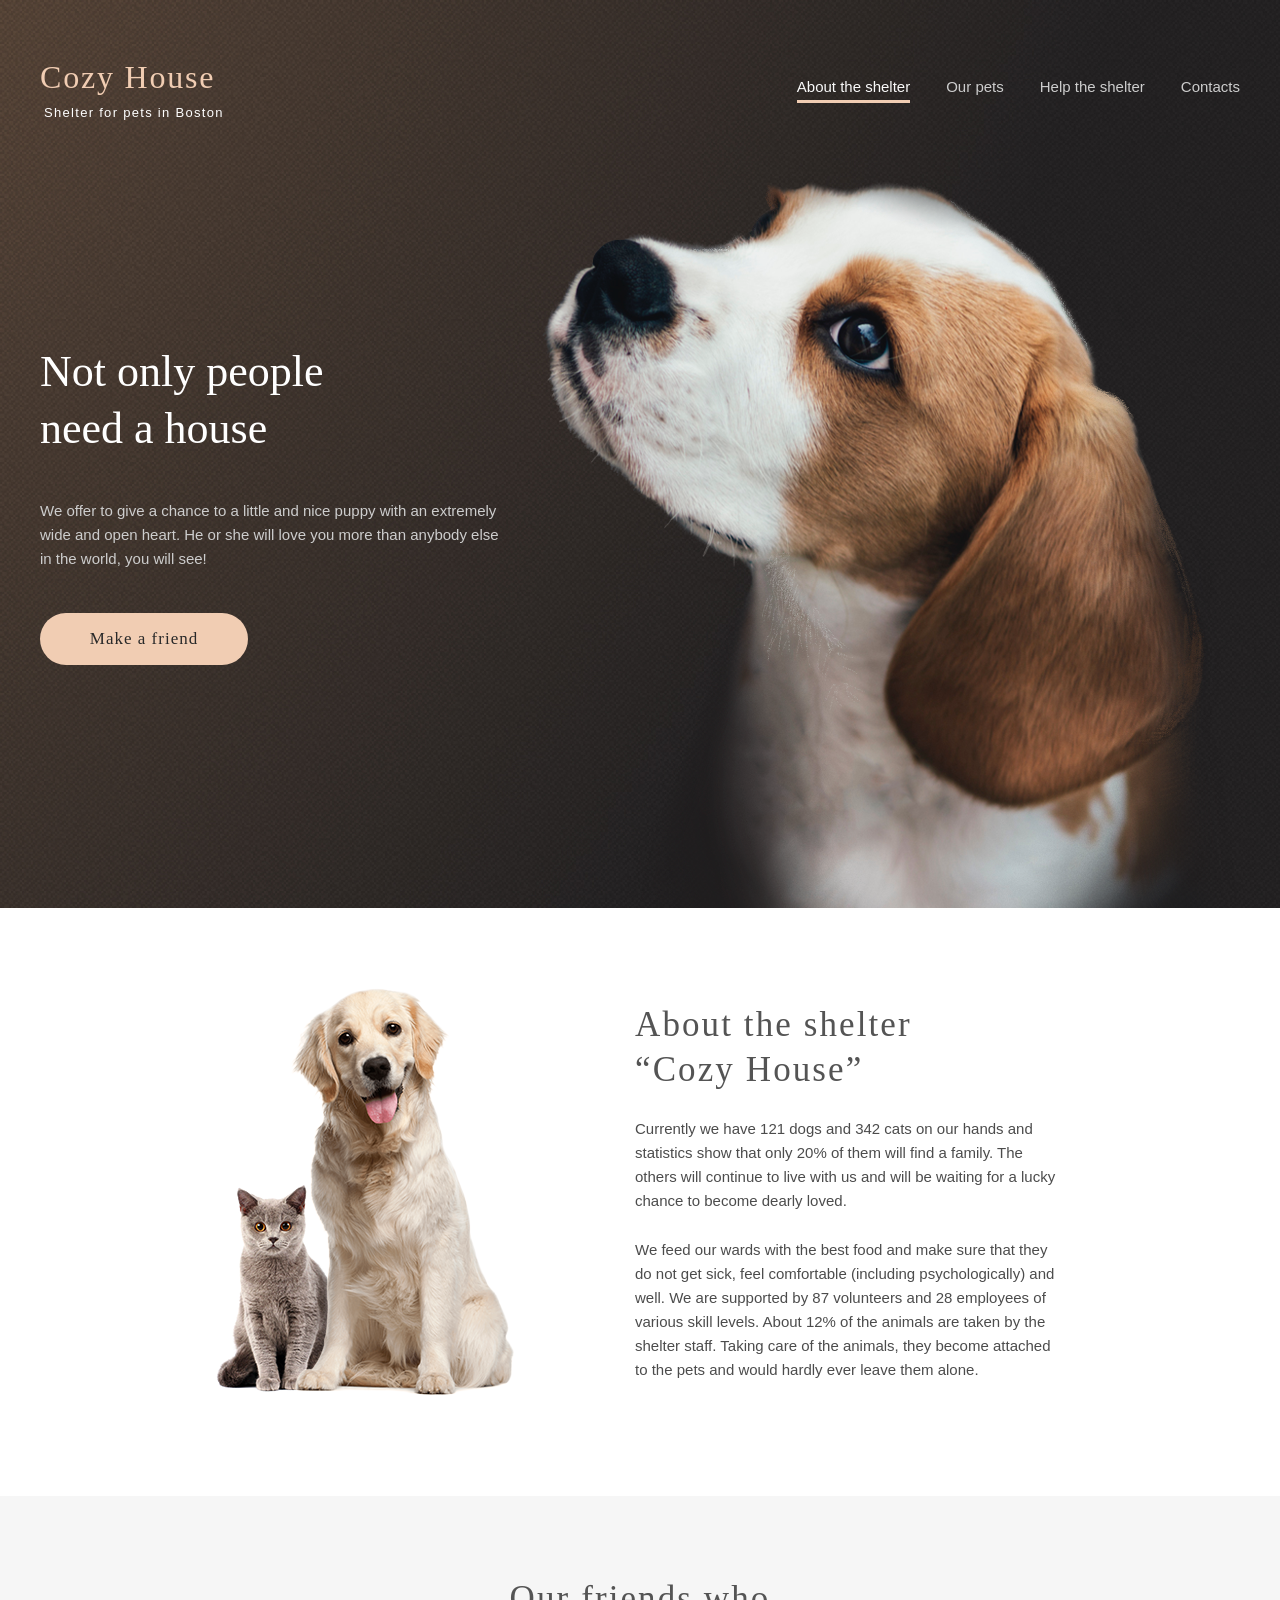
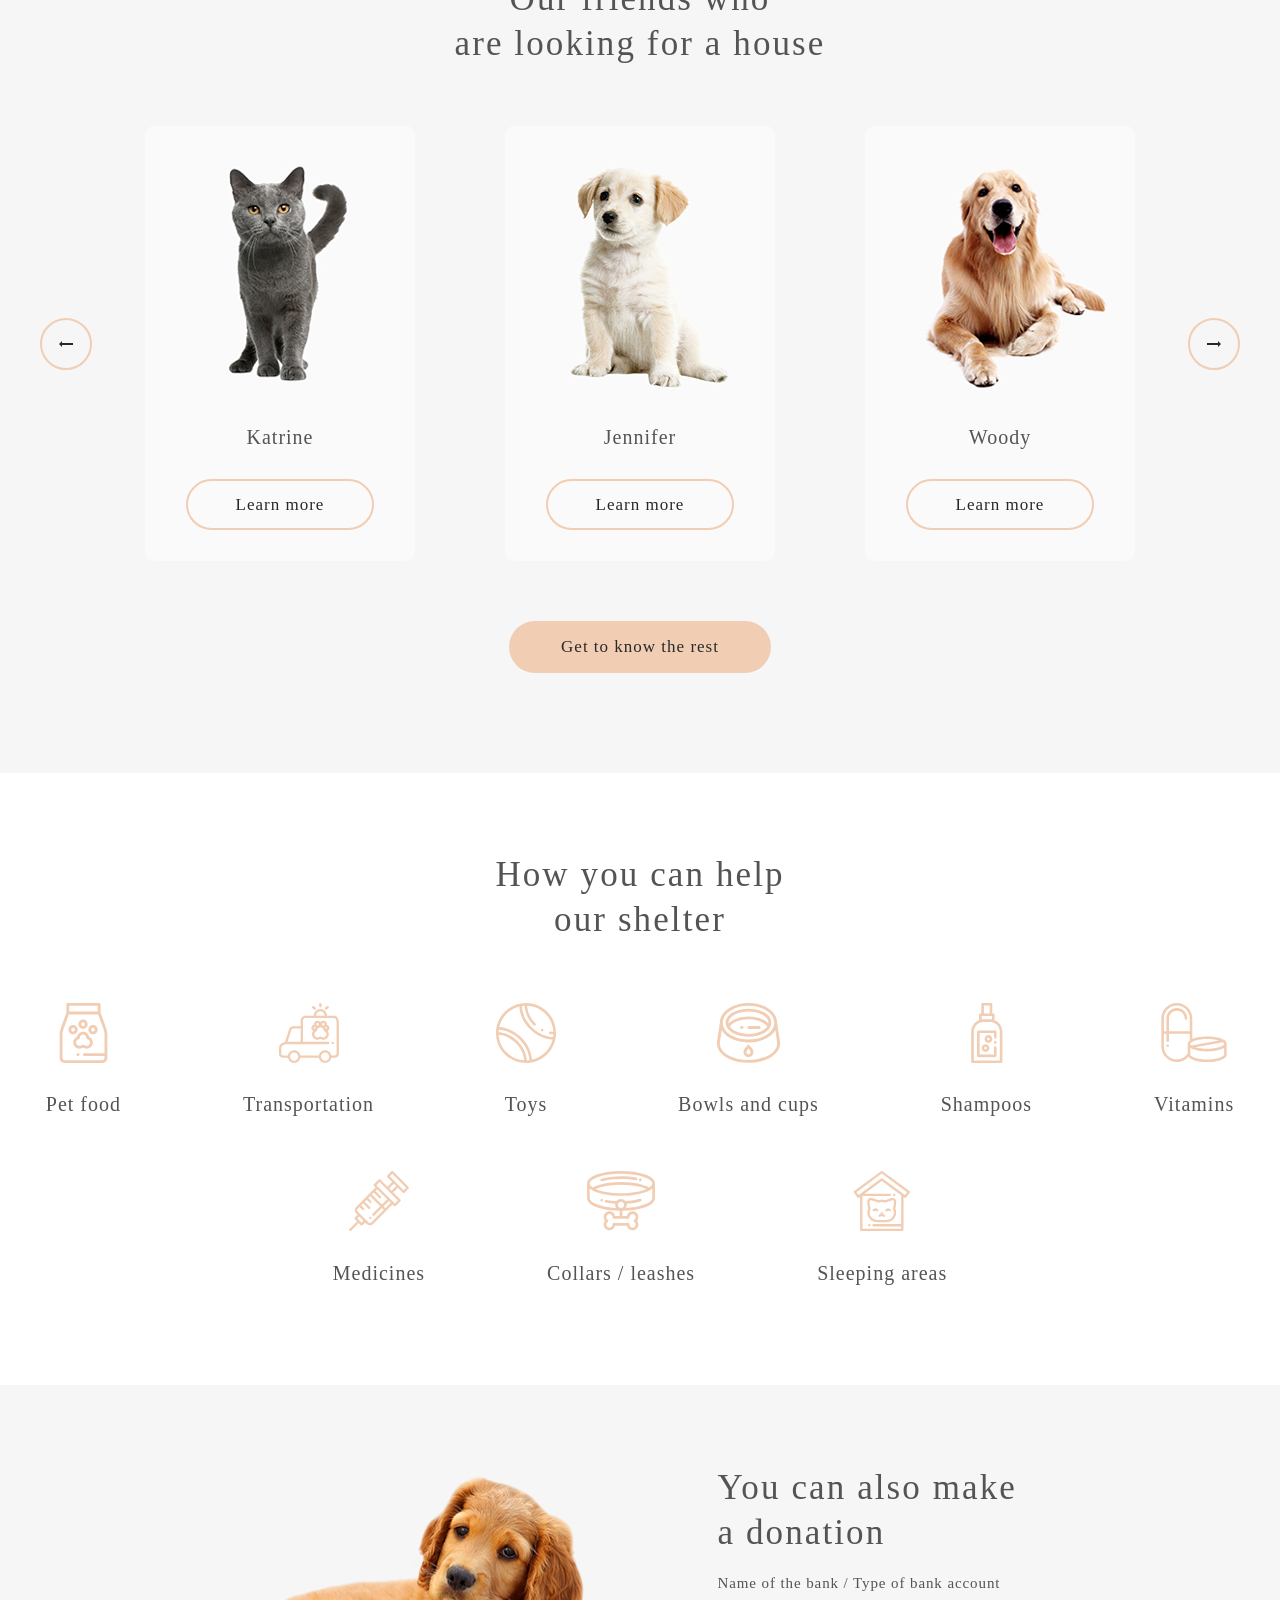
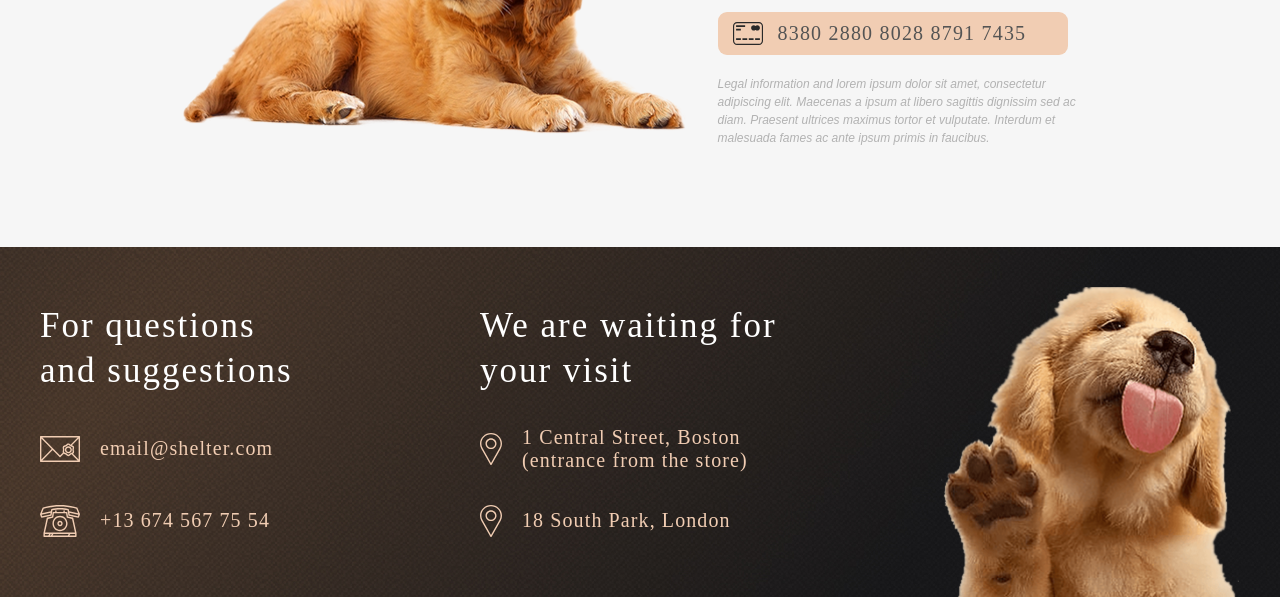
==== commit a7dd69f2: "fix: main page" ====
--- a/shelter/pages/main/index.html
+++ b/shelter/pages/main/index.html
@@ -11,7 +11,7 @@
 		<header class="header header_main">
 			<div class="wrapper">
 				<a href="#" class="logo">
-					<span class="logo__title">Cozy House</span>
+					<h1 class="logo__title">Cozy House</h1>
 					<span class="logo__subtitle">Shelter for pets in Boston</span>
 				</a>
 				<nav class="header__navigation">
--- a/shelter/css/main.css
+++ b/shelter/css/main.css
@@ -739,13 +739,6 @@
   transition: 100ms all ease-in-out;
 }
 
-@media (max-width: 767px) {
-  .pet-card {
-    -ms-flex-preferred-size: 100%;
-        flex-basis: 100%;
-  }
-}
-
 .pet-card:hover {
   -webkit-box-shadow: 0 2px 35px 14px rgba(13, 13, 13, 0.04);
           box-shadow: 0 2px 35px 14px rgba(13, 13, 13, 0.04);
@@ -776,7 +769,7 @@
 }
 
 .footer {
-  background-image: url("../../assets/images/footer-gradient-background.jpg");
+  background-image: url("../assets/images/footer-gradient-background.jpg");
   background-repeat: no-repeat;
   background-size: 100% 100%;
 }
@@ -979,7 +972,7 @@
 }
 
 .start-screen {
-  background-image: url("../../assets/images/start-screen-gradient-background.jpg");
+  background-image: url("../assets/images/start-screen-gradient-background.jpg");
   background-repeat: no-repeat;
   background-size: 100% 100%;
   padding-top: 40px;
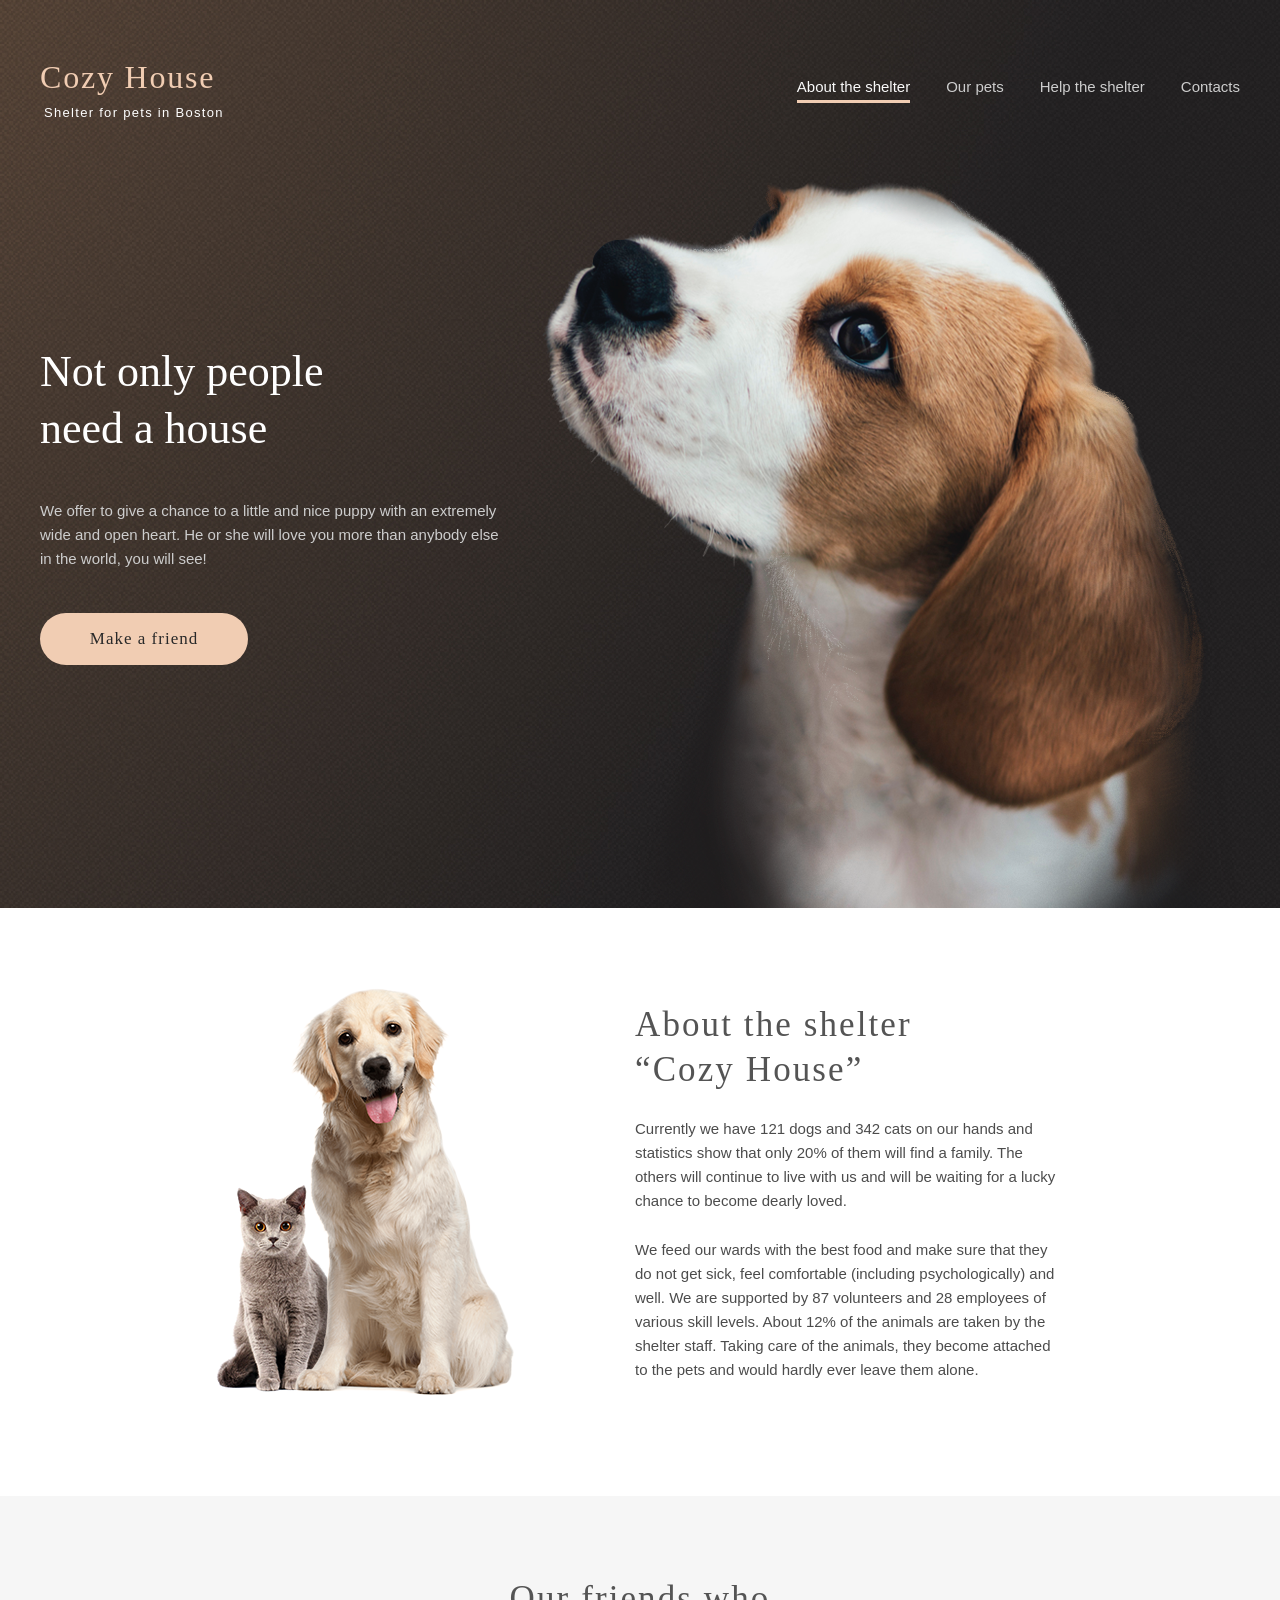
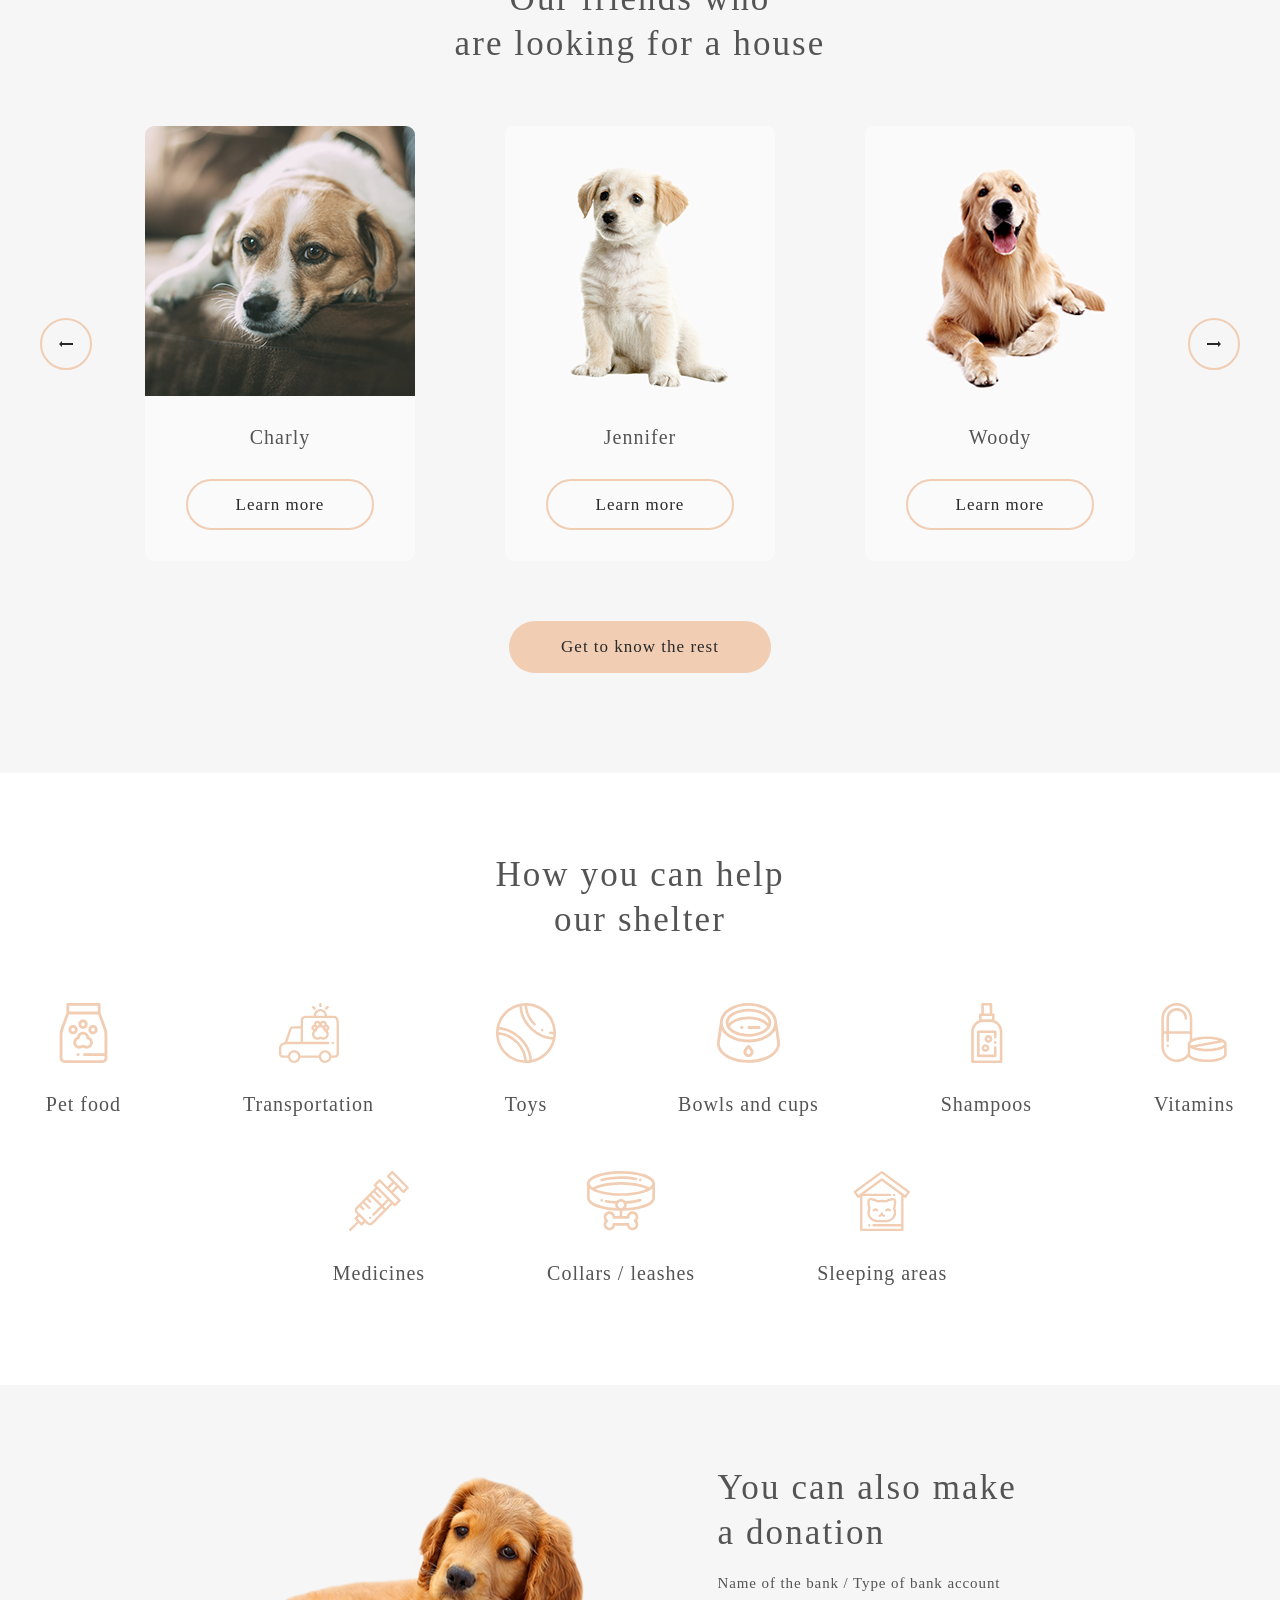
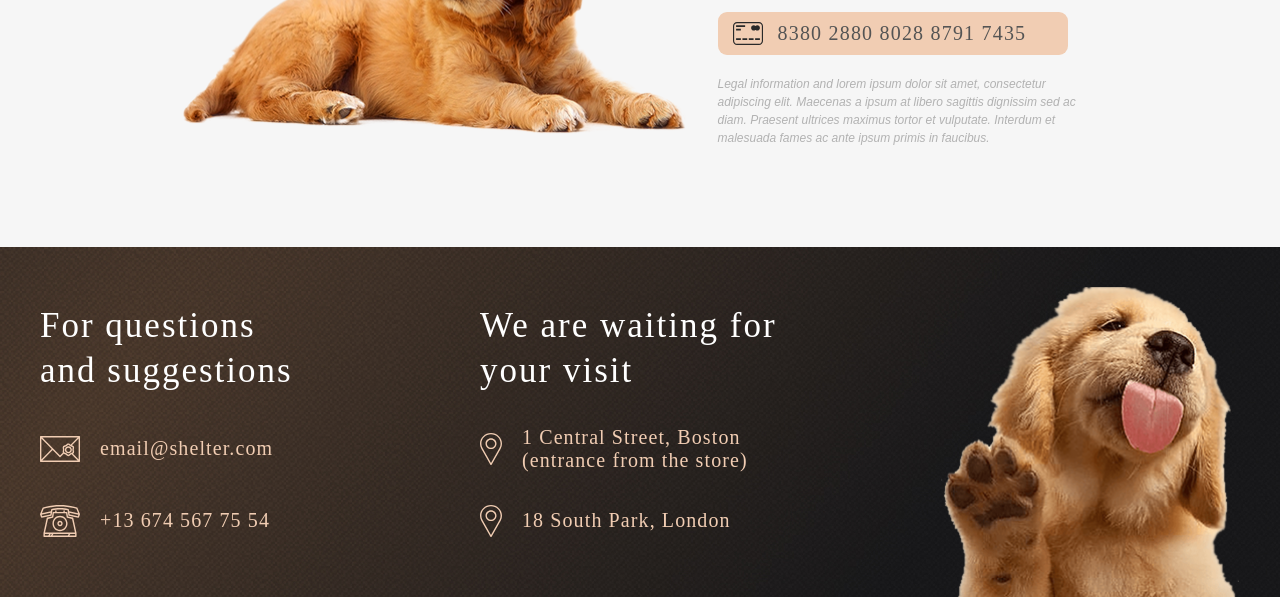
==== commit 7e398b10: "feat: add header and slider task's scripts" ====
--- a/shelter/pages/main/index.html
+++ b/shelter/pages/main/index.html
@@ -92,36 +92,9 @@
 							class="slider__button_arrow"
 						/>
 					</button>
-					<div class="slider__items">
-						<div class="pet-card">
-							<img
-								src="../../assets/images/pets-katrine.png"
-								class="pet-card__image"
-								alt="pet card image"
-							/>
-							<span class="pet-card__name">Katrine</span>
-							<button type="button" class="button button_secondary button_pet-card">
-								Learn more
-							</button>
-						</div>
-						<div class="pet-card">
-							<img src="../../assets/images/pets-jennifer.png""
-							class="pet-card__image" alt="pet card image">
-							<span class="pet-card__name">Jennifer</span>
-							<button type="button" class="button button_secondary button_pet-card">
-								Learn more
-							</button>
-						</div>
-						<div class="pet-card">
-							<img
-								src="../../assets/images/pets-woody.png"
-								class="pet-card__image"
-								alt="pet card image"
-							/>
-							<span class="pet-card__name">Woody</span>
-							<button type="button" class="button button_secondary button_pet-card">
-								Learn more
-							</button>
+					<div class="slider__wrapper">
+						<div class="slider__items">
+		
 						</div>
 					</div>
 					<button type="button" class="slider__button slider__button_right">
@@ -321,5 +294,7 @@
 				/>
 			</div>
 		</footer>
+
+		<script type="module" src="./script.js"></script>
 	</body>
 </html>
--- a/shelter/css/main.css
+++ b/shelter/css/main.css
@@ -626,6 +626,9 @@
       -ms-flex-pack: center;
           justify-content: center;
   gap: 53px;
+  -webkit-box-align: center;
+      -ms-flex-align: center;
+          align-items: center;
 }
 
 @media (min-width: 768px) and (max-width: 1279px) {
@@ -693,33 +696,60 @@
   background-color: #FDDCC4;
 }
 
+.slider__wrapper {
+  position: relative;
+  overflow: hidden;
+  height: 555px;
+  width: 990px;
+}
+
+@media (min-width: 768px) and (max-width: 1279px) {
+  .slider__wrapper {
+    width: 580px;
+  }
+}
+
+@media (max-width: 767px) {
+  .slider__wrapper {
+    width: 270px;
+  }
+}
+
 .slider__items {
-  display: -webkit-box;
-  display: -ms-flexbox;
-  display: flex;
+  position: absolute;
+  display: -webkit-box;
+  display: -ms-flexbox;
+  display: flex;
+  -webkit-box-align: center;
+      -ms-flex-align: center;
+          align-items: center;
+  height: 555px;
+  margin: auto;
+  width: 2160px;
   gap: 90px;
 }
 
 @media (min-width: 768px) and (max-width: 1279px) {
   .slider__items {
-    gap: 5.21vw;
-  }
-  .slider__items .pet-card:nth-last-child(-n+1) {
-    display: none;
+    gap: 40px;
   }
 }
 
 @media (max-width: 767px) {
   .slider__items {
-    gap: 5.21vw;
-  }
-  .slider__items .pet-card:nth-last-child(-n+2) {
-    display: none;
-  }
+    gap: 40px;
+  }
+}
+
+.slider__items_shifting {
+  pointer-events: none;
+  -webkit-transition: 0.5s all;
+  transition: 0.5s all;
 }
 
 .pet-card {
   height: 435px;
+  min-width: 270px;
   overflow: hidden;
   background-color: #FAFAFA;
   border-radius: 9px;
@@ -1188,7 +1218,7 @@
     width: 81.25vw;
     max-width: 300px;
     height: 110.5vw;
-    max-width: 408px;
+    max-height: 408px;
   }
 }
 
@@ -1271,7 +1301,6 @@
   -webkit-box-direction: normal;
       -ms-flex-direction: column;
           flex-direction: column;
-  gap: 60px;
   -webkit-box-align: center;
       -ms-flex-align: center;
           align-items: center;
@@ -1296,7 +1325,6 @@
 }
 
 .our-friends .slider {
-  height: 435px;
   width: 100%;
 }
 
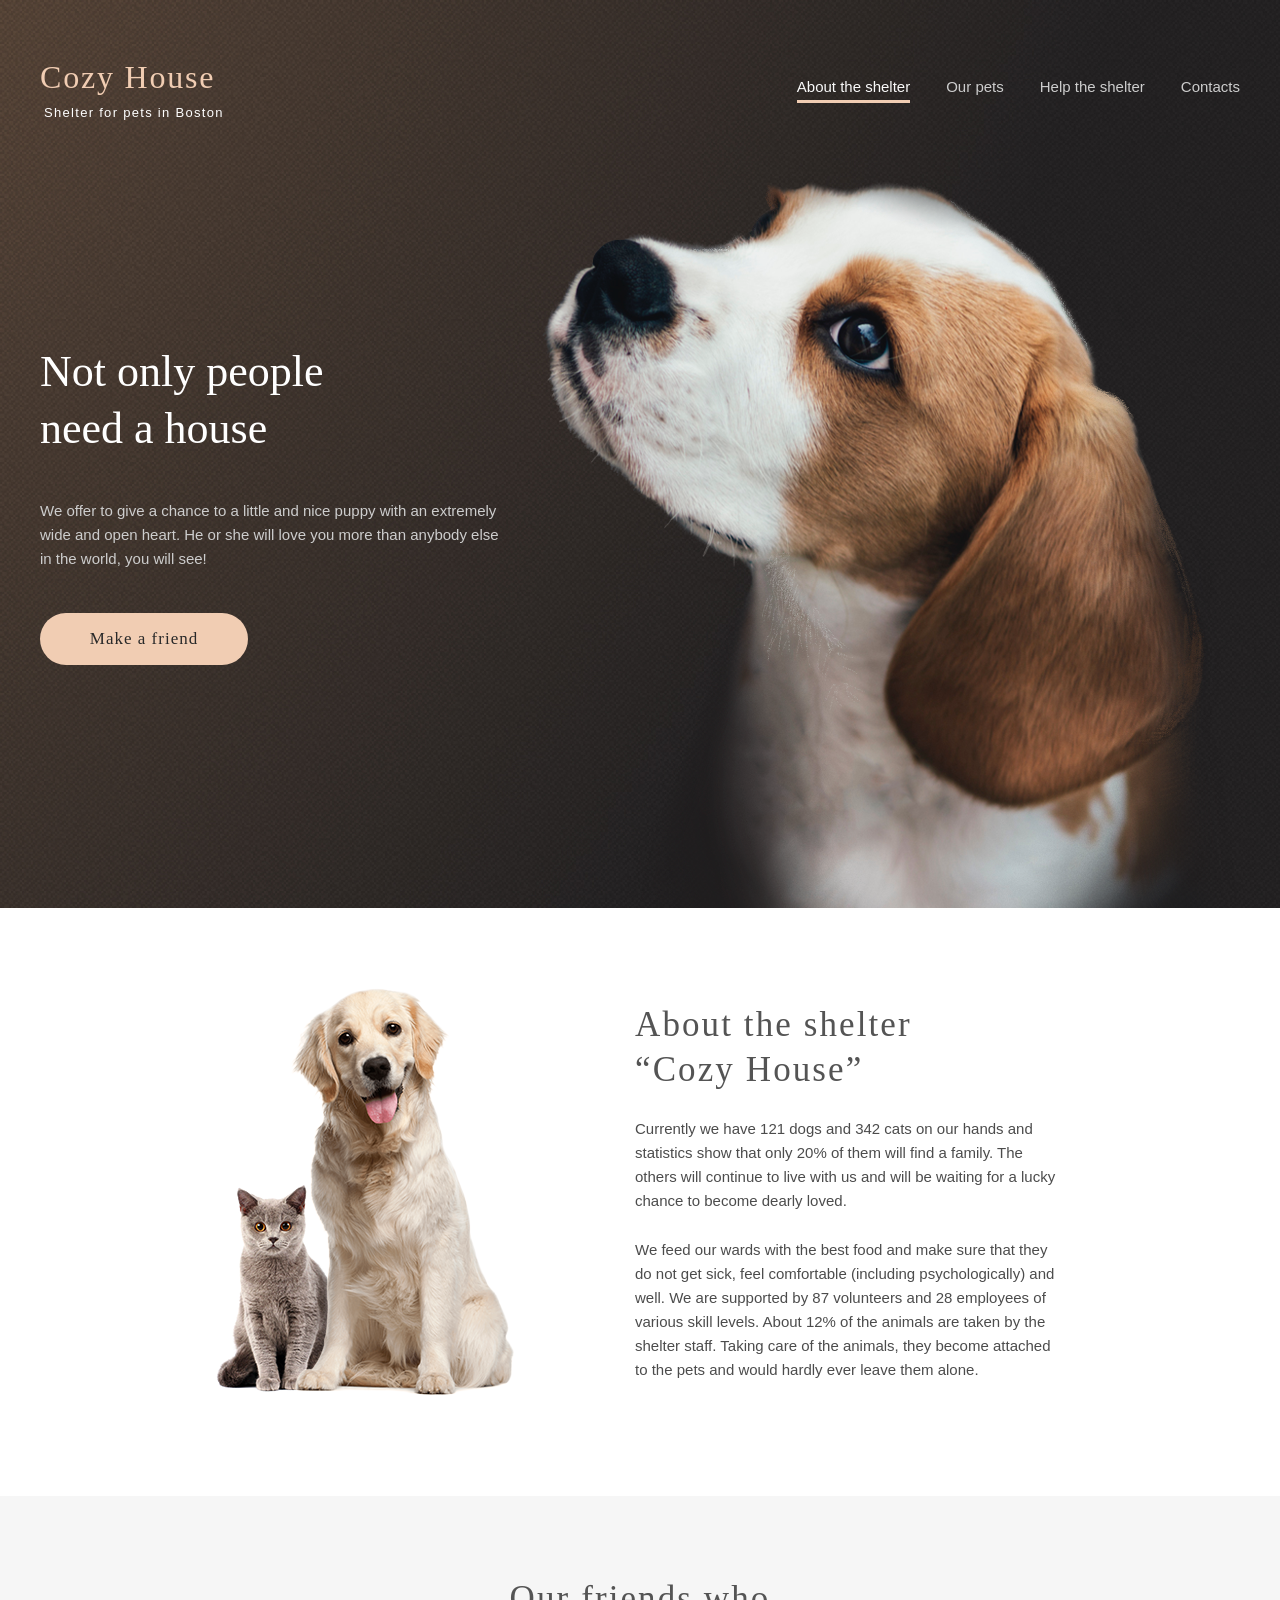
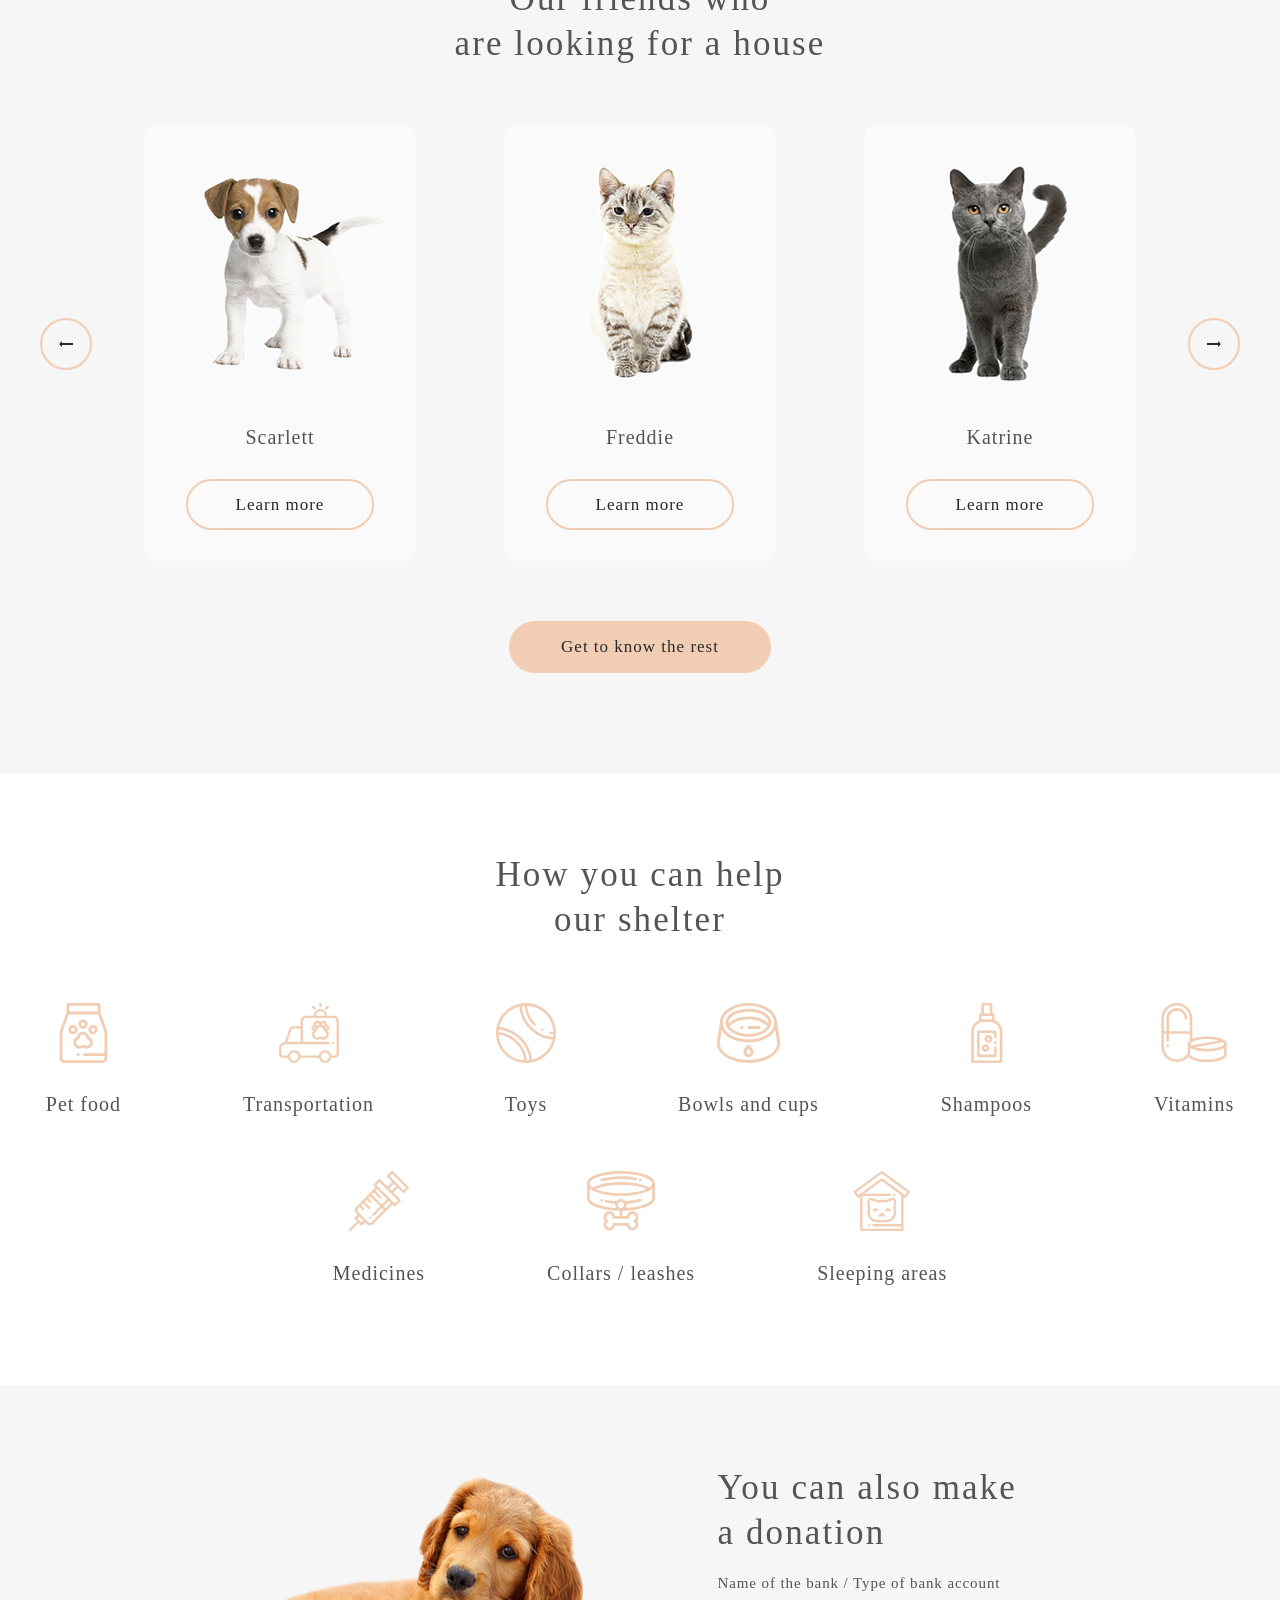
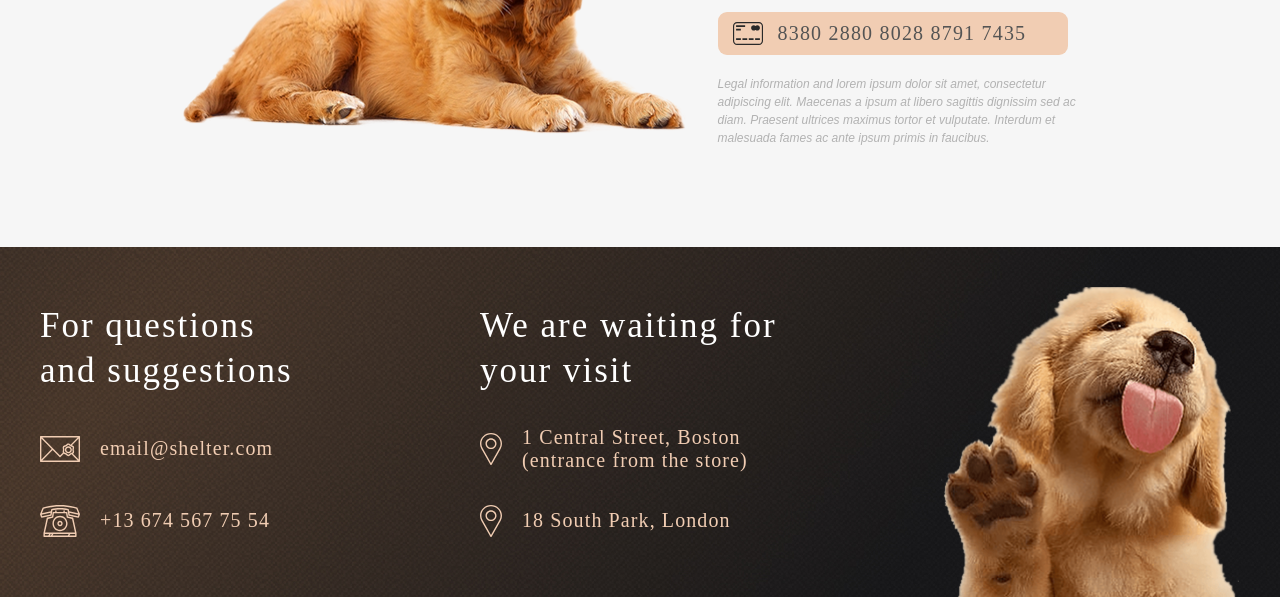
==== commit 4559e8e5: "feat: add modals to main page" ====
--- a/shelter/pages/main/index.html
+++ b/shelter/pages/main/index.html
@@ -19,7 +19,7 @@
 						<button type="button" class="hamburger__button">
 							<span></span>
 						</button>
-                    </div>
+					</div>
 					<ul class="navigation">
 						<li class="navigation__item navigation__item_active">
 							<a href="#">About the shelter</a>
@@ -44,22 +44,19 @@
 						<h2>Not only people need&nbspa&nbsphouse</h2>
 						<p>
 							We offer to give a chance to a little and nice puppy with an
-							extremely wide and open heart. He&nbspor&nbspshe will love you more than
-							anybody else in the world, you will see!
+							extremely wide and open heart. He&nbspor&nbspshe will love you
+							more than anybody else in the world, you will see!
 						</p>
 					</div>
-					<a href='#our-friends' class="button button_primary">
+					<a href="#our-friends" class="button button_primary">
 						Make a friend
 					</a>
 				</div>
-				<img
-					src="../../assets/images/start-screen-puppy.png"
-					alt="pet image"
-				/>
+				<img src="../../assets/images/start-screen-puppy.png" alt="pet image" />
 			</div>
 		</section>
 		<section class="about">
-			<div class="wrapper ">
+			<div class="wrapper">
 				<img src="../../assets/images/about-pets.png" alt="pet image" />
 				<div class="about__content">
 					<h3>About the shelter “Cozy&nbspHouse”</h3>
@@ -82,9 +79,7 @@
 		</section>
 		<section id="our-friends" class="our-friends">
 			<div class="wrapper">
-				<h3>
-					Our friends who are&nbsplooking for a house
-				</h3>
+				<h3>Our friends who are&nbsplooking for a house</h3>
 				<div class="slider">
 					<button type="button" class="slider__button slider__button_left">
 						<img
@@ -93,9 +88,7 @@
 						/>
 					</button>
 					<div class="slider__wrapper">
-						<div class="slider__items">
-		
-						</div>
+						<div class="slider__items"></div>
 					</div>
 					<button type="button" class="slider__button slider__button_right">
 						<img
@@ -105,26 +98,32 @@
 					</button>
 				</div>
 				<div class="slider__mobile-buttons-wrapper">
-					<button type="button" class="slider__button slider__button_mobile slider__button_left">
+					<button
+						type="button"
+						class="slider__button slider__button_mobile slider__button_left"
+					>
 						<img
 							src="../../assets/icons/icon-arrow-left.svg"
 							class="slider__button_arrow"
 						/>
 					</button>
-					<button type="button" class="slider__button slider__button_mobile slider__button_right">
+					<button
+						type="button"
+						class="slider__button slider__button_mobile slider__button_right"
+					>
 						<img
 							src="../../assets/icons/icon-arrow-right.svg"
 							class="slider__button_arrow"
 						/>
 					</button>
 				</div>
-				<a href='../pets/' class="button button_primary button_our-friends">
+				<a href="../pets/" class="button button_primary button_our-friends">
 					Get to know the rest
 				</a>
 			</div>
 		</section>
 		<section id="help" class="help">
-			<div class="wrapper ">
+			<div class="wrapper">
 				<h3>How you&nbspcan help our shelter</h3>
 				<ul class="help__list">
 					<li class="help-item">
@@ -214,7 +213,10 @@
 					<h5>Name of the bank / Type of bank account</h5>
 					<div class="credit-card">
 						<a href="#">
-							<img src="../../assets/icons/icon-credit-card.svg" alt="credit card icon">
+							<img
+								src="../../assets/icons/icon-credit-card.svg"
+								alt="credit card icon"
+							/>
 							<h4>8380 2880 8028 8791 7435</h4>
 						</a>
 					</div>
@@ -294,6 +296,13 @@
 				/>
 			</div>
 		</footer>
+		<div id="pet-modal" class="pet-modal hide">
+			<div class="wrapper">
+				<button class="pet-modal__close-button" data-dismiss="modal">
+					<img src="../../assets/icons/icon-cross.svg" alt="cross icon">
+				</button>
+			</div>
+		</div>
 
 		<script type="module" src="./script.js"></script>
 	</body>
--- a/shelter/css/main.css
+++ b/shelter/css/main.css
@@ -177,7 +177,7 @@
   scroll-behavior: smooth;
 }
 
-.hidden {
+.hide {
   display: none;
 }
 
@@ -715,6 +715,10 @@
   }
 }
 
+.content-wrapper {
+  max-height: 500px;
+}
+
 .slider__items {
   position: absolute;
   display: -webkit-box;
@@ -977,6 +981,133 @@
   }
 }
 
+.pet-modal {
+  position: fixed;
+  top: 0;
+  left: 0;
+  z-index: 100;
+  width: 100%;
+  height: 100%;
+  overflow: hidden;
+  background-color: rgba(0, 0, 0, 0.5);
+}
+
+.pet-modal .wrapper {
+  position: relative;
+  width: 900px;
+  height: 500px;
+  top: 50%;
+  -webkit-transform: translateY(-50%);
+          transform: translateY(-50%);
+}
+
+.pet-modal img {
+  height: 100%;
+}
+
+.content-wrapper {
+  display: -webkit-box;
+  display: -ms-flexbox;
+  display: flex;
+  border-radius: 9px;
+  overflow: hidden;
+  background: #FAFAFA;
+}
+
+.pet-modal__image {
+  width: 500px;
+  height: 500px;
+}
+
+.pet-modal__content {
+  width: 351px;
+  padding: 50px 18px 88px 30px;
+}
+
+.pet-modal__name {
+  letter-spacing: 0.2rem;
+  color: #000000;
+}
+
+.pet-modal__type {
+  padding-top: 10px;
+  letter-spacing: 0.12rem;
+  color: #000000;
+}
+
+.pet-modal__description {
+  padding-top: 40px;
+  letter-spacing: 0.09rem;
+  color: #000000;
+}
+
+.pet-modal__list {
+  list-style: none;
+  margin: 0;
+  padding: 0;
+  padding-top: 40px;
+  display: -webkit-box;
+  display: -ms-flexbox;
+  display: flex;
+  -webkit-box-orient: vertical;
+  -webkit-box-direction: normal;
+      -ms-flex-direction: column;
+          flex-direction: column;
+  gap: 11px;
+}
+
+.pet-modal__list-item {
+  position: relative;
+  padding-left: 14px;
+  font-family: Georgia, serif;
+  font-size: 1.5rem;
+  line-height: 1.7rem;
+  letter-spacing: 0.08rem;
+  color: #000000;
+}
+
+.pet-modal__list-item strong {
+  letter-spacing: 0.22rem;
+}
+
+.pet-modal__list-item::before {
+  position: absolute;
+  left: 0px;
+  content: "\2022";
+  font-size: 1.5rem;
+  color: #F1CDB3;
+  display: inline-block;
+  width: 1.45rem;
+}
+
+.pet-modal__close-button {
+  position: absolute;
+  width: 52px;
+  height: 52px;
+  z-index: 150;
+  top: -54px;
+  left: 889px;
+  background: none;
+  border: 2px solid #F1CDB3;
+  border-radius: 50%;
+  cursor: pointer;
+  -webkit-transition: 100ms all ease-in-out;
+  transition: 100ms all ease-in-out;
+}
+
+.pet-modal__close-button img {
+  position: absolute;
+  left: 38.46%;
+  top: 38.46%;
+  width: 12px;
+  height: 12px;
+}
+
+.pet-modal__close-button:hover {
+  border-color: #FDDCC4;
+  background-color: #FDDCC4;
+}
+
 .header_main {
   position: absolute;
   left: 50%;
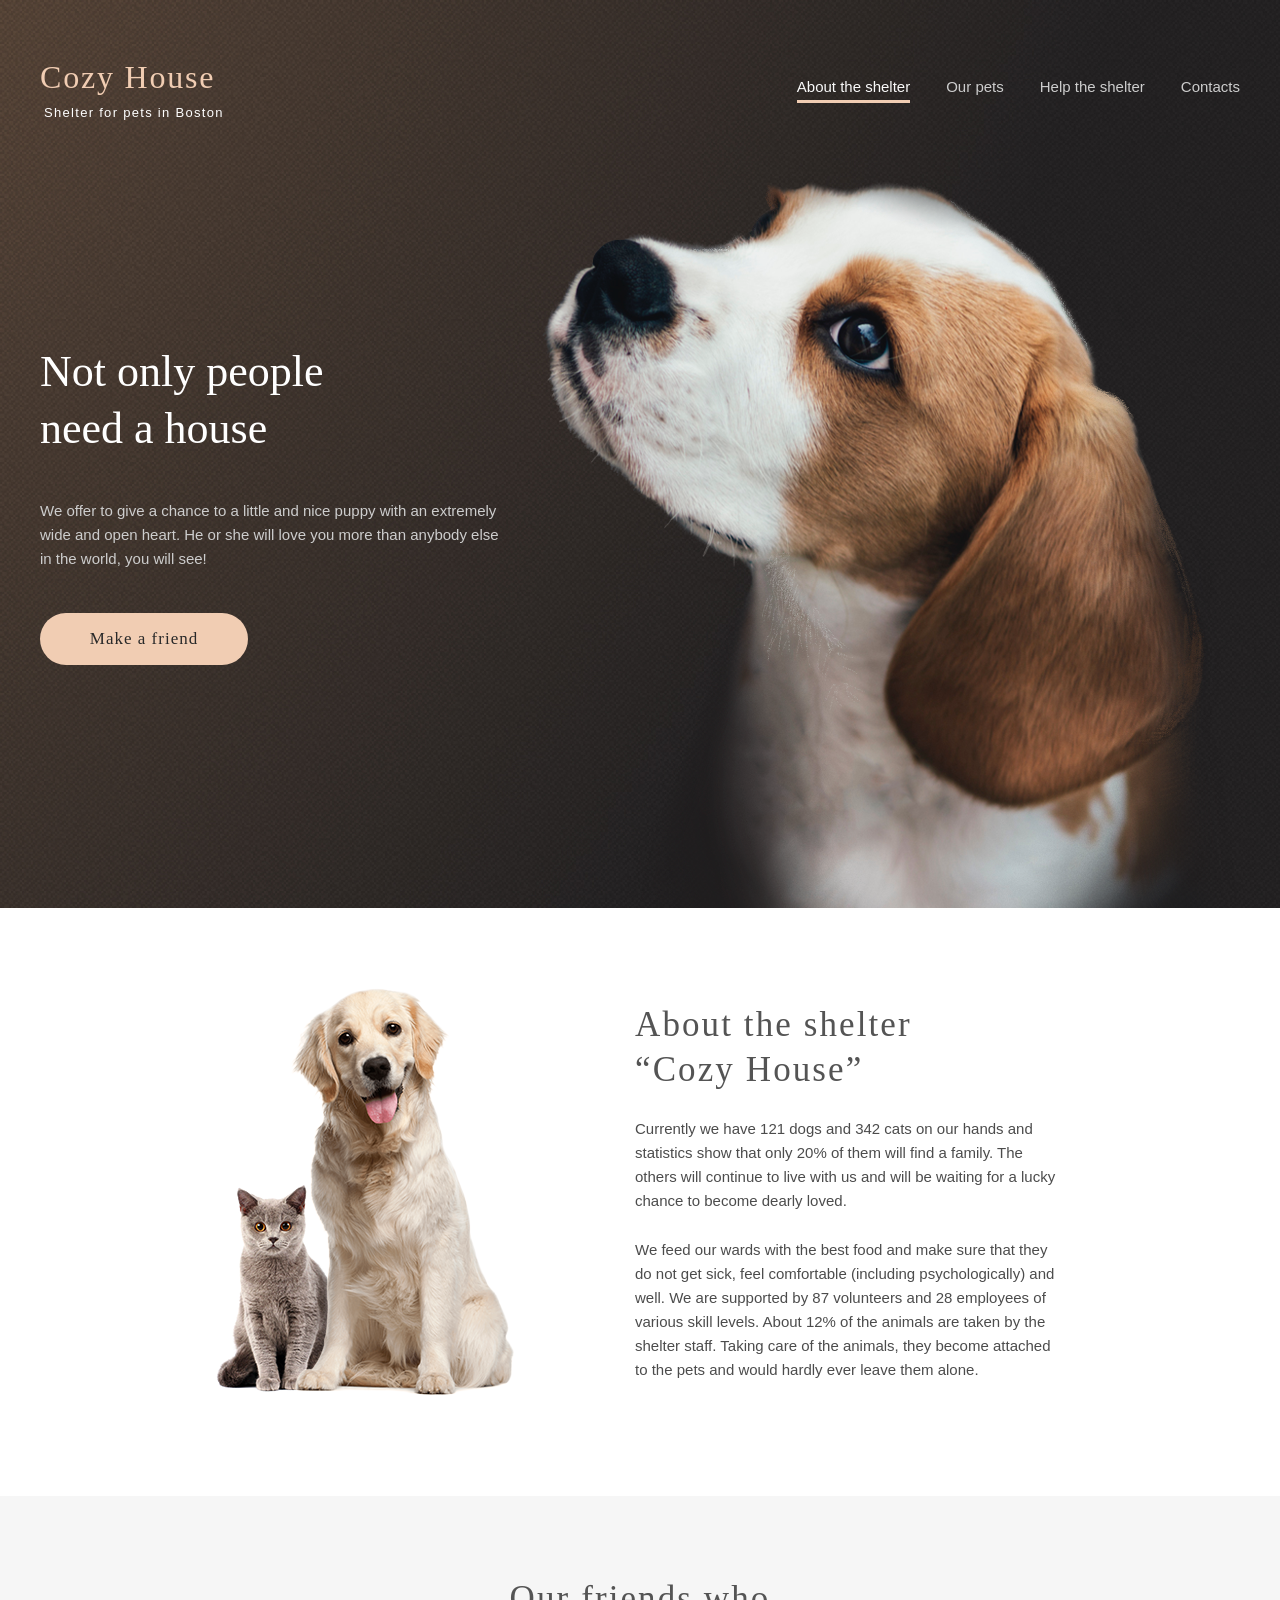
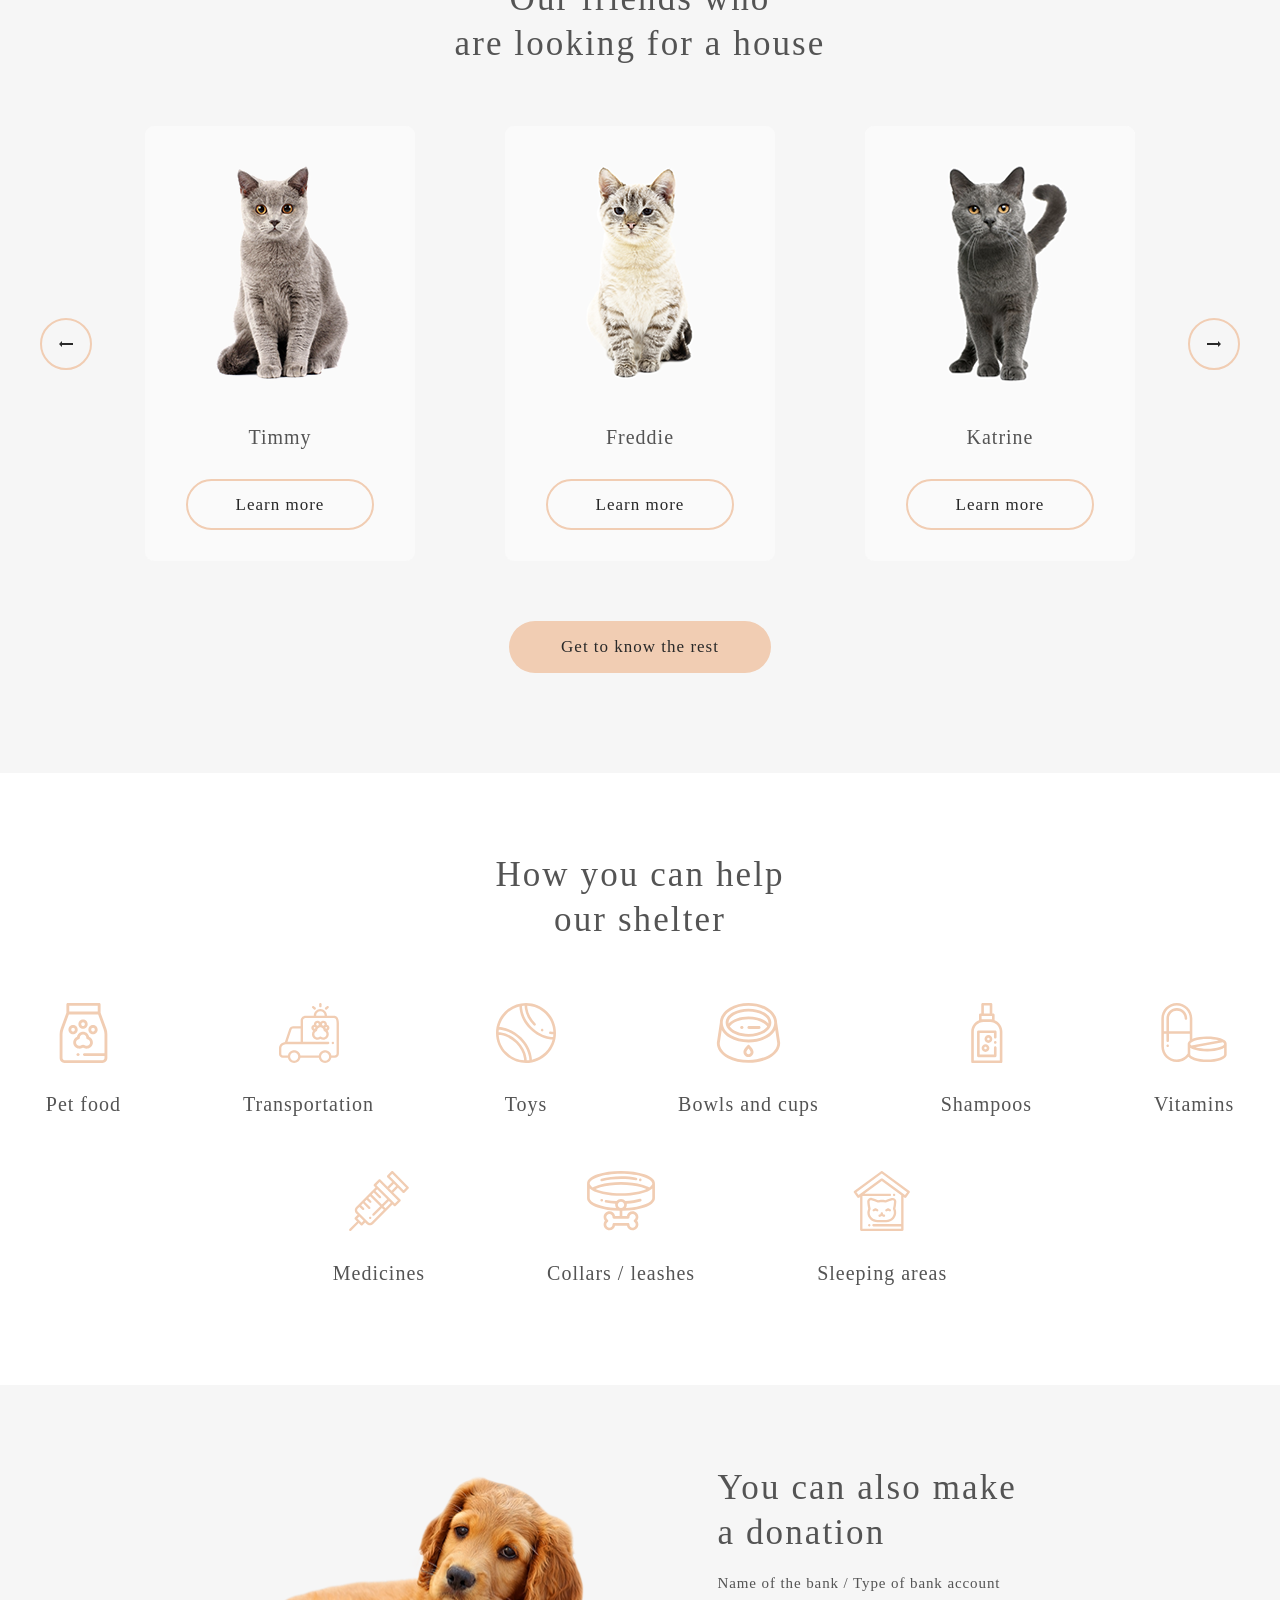
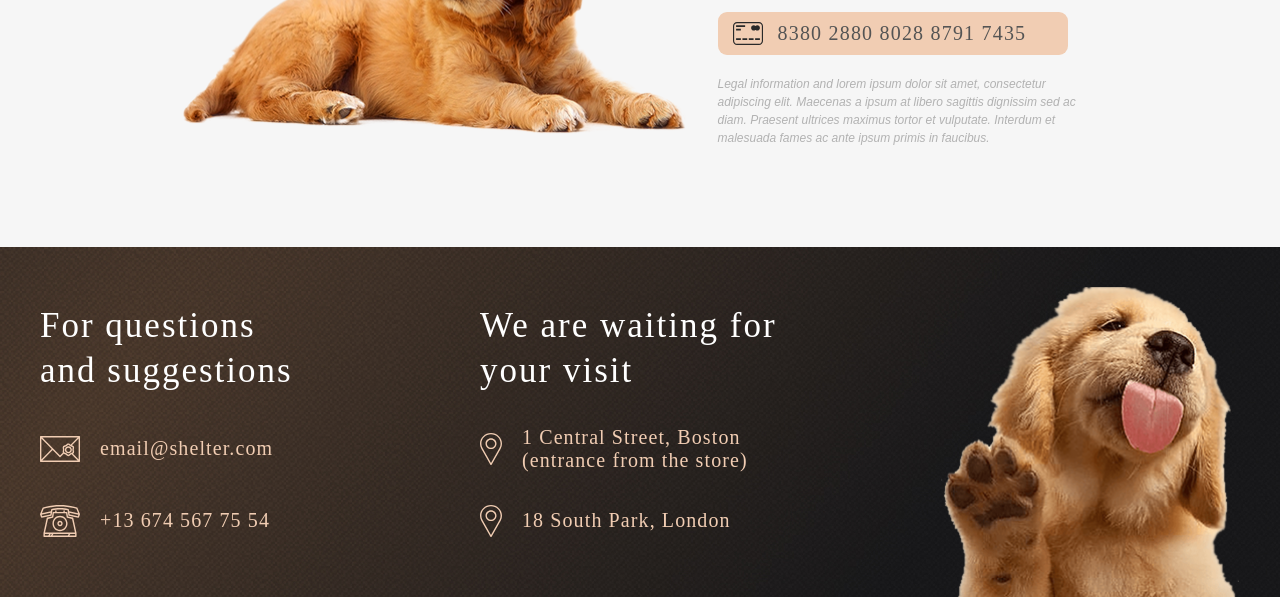
==== commit 07ef8e89: "fix: overlay hover events" ====
--- a/shelter/pages/main/index.html
+++ b/shelter/pages/main/index.html
@@ -297,11 +297,14 @@
 			</div>
 		</footer>
 		<div id="pet-modal" class="pet-modal hide">
-			<div class="wrapper">
-				<button class="pet-modal__close-button" data-dismiss="modal">
-					<img src="../../assets/icons/icon-cross.svg" alt="cross icon">
-				</button>
-			</div>
+			<div class="pet-modal__overlay">
+				<div class="wrapper">
+					<button class="pet-modal__close-button" data-dismiss="modal">
+						<img src="../../assets/icons/icon-cross.svg" alt="cross icon">
+					</button>
+				</div>
+			</div>
+			<div class="wrapper wrapper_modal"></div>
 		</div>
 
 		<script type="module" src="./script.js"></script>
--- a/shelter/css/main.css
+++ b/shelter/css/main.css
@@ -985,11 +985,27 @@
   position: fixed;
   top: 0;
   left: 0;
-  z-index: 100;
   width: 100%;
   height: 100%;
+  z-index: 100;
   overflow: hidden;
+}
+
+.pet-modal .pet-modal__overlay {
+  position: fixed;
+  width: 100%;
+  height: 100%;
+  z-index: 0;
   background-color: rgba(0, 0, 0, 0.5);
+}
+
+.pet-modal .pet-modal__overlay:hover {
+  cursor: pointer;
+}
+
+.pet-modal .pet-modal__overlay:hover .pet-modal__close-button {
+  border-color: #FDDCC4;
+  background-color: #FDDCC4;
 }
 
 .pet-modal .wrapper {
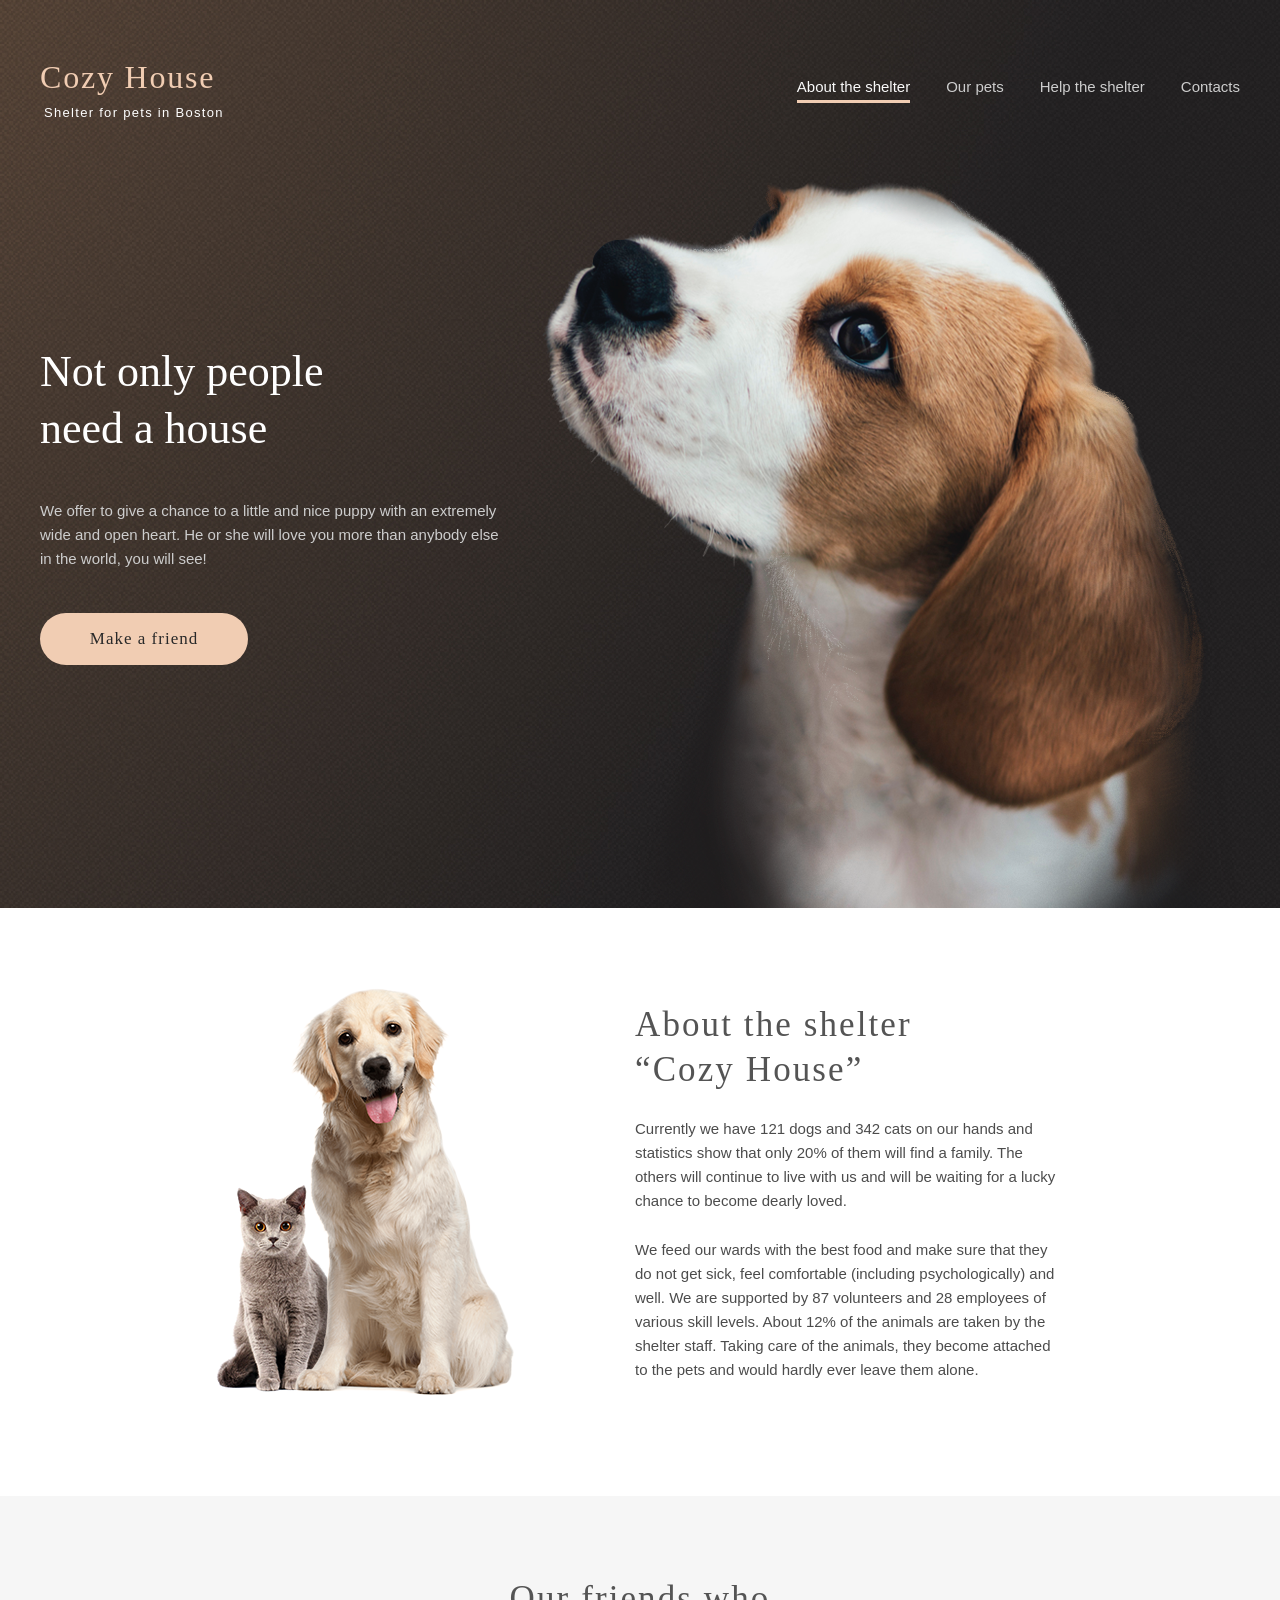
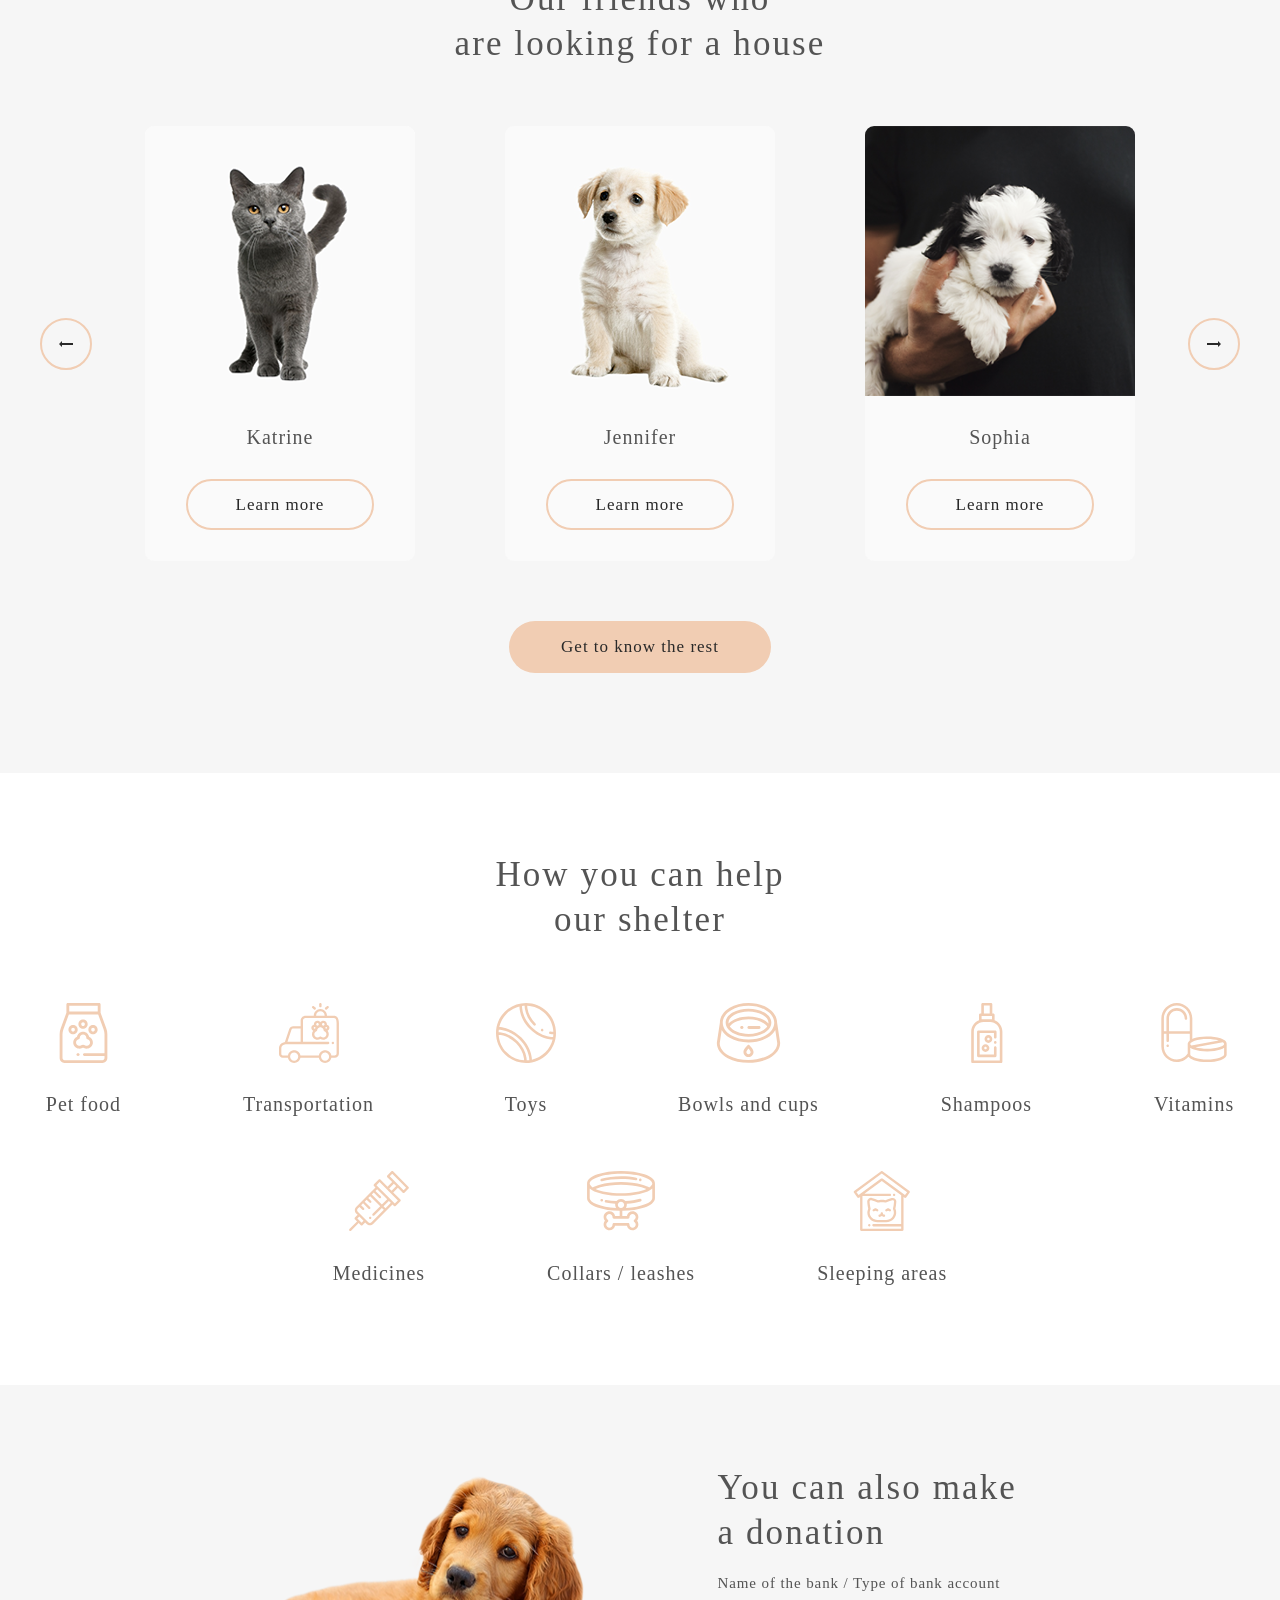
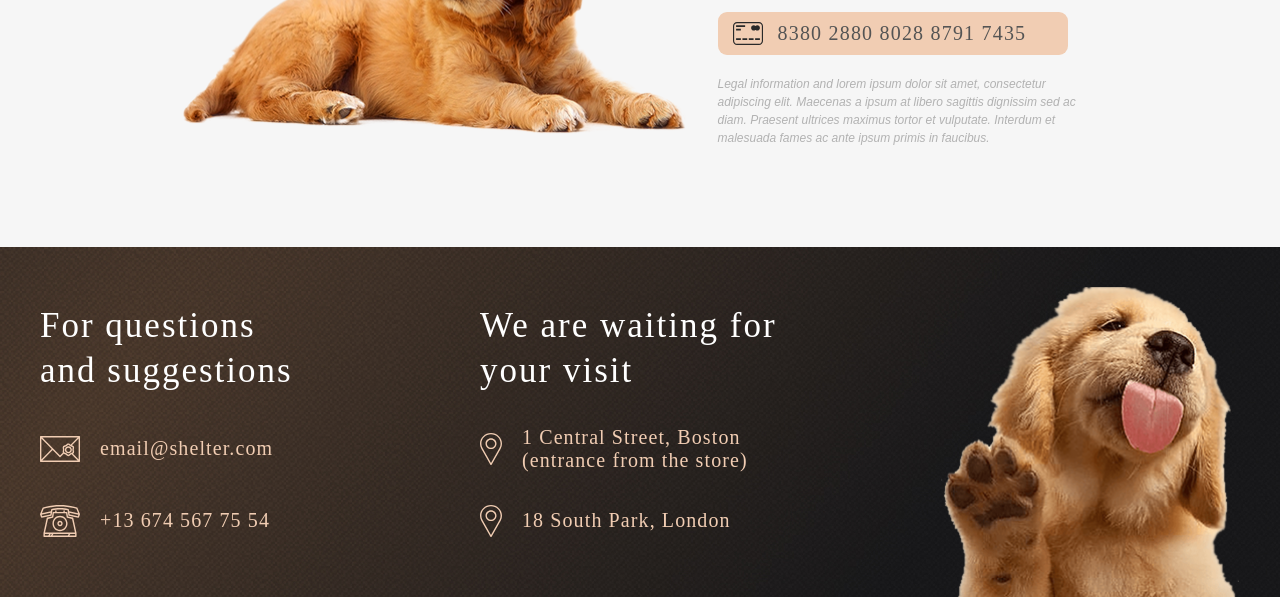
==== commit 2d9f6503: "fix: slider cards display bugs on tablet and mobile screens" ====
--- a/shelter/pages/main/index.html
+++ b/shelter/pages/main/index.html
@@ -5,7 +5,7 @@
 		<meta charset="UTF-8" />
 		<meta http-equiv="X-UA-Compatible" content="IE=edge" />
 		<meta name="viewport" content="width=device-width, initial-scale=1.0" />
-		<link rel="stylesheet" href="../../css/main.css" />
+		<link rel="stylesheet" href="../../css/main.css" />	
 	</head>
 	<body>
 		<header class="header header_main">
--- a/shelter/css/main.css
+++ b/shelter/css/main.css
@@ -989,6 +989,8 @@
   height: 100%;
   z-index: 100;
   overflow: hidden;
+  -webkit-transition: all .18s ease-in-out;
+  transition: all .18s ease-in-out;
 }
 
 .pet-modal .pet-modal__overlay {
@@ -1015,6 +1017,11 @@
   top: 50%;
   -webkit-transform: translateY(-50%);
           transform: translateY(-50%);
+}
+
+.pet-modal .wrapper_modal {
+  -webkit-box-shadow: 0px 2px 35px 14px rgba(13, 13, 13, 0.04);
+          box-shadow: 0px 2px 35px 14px rgba(13, 13, 13, 0.04);
 }
 
 .pet-modal img {
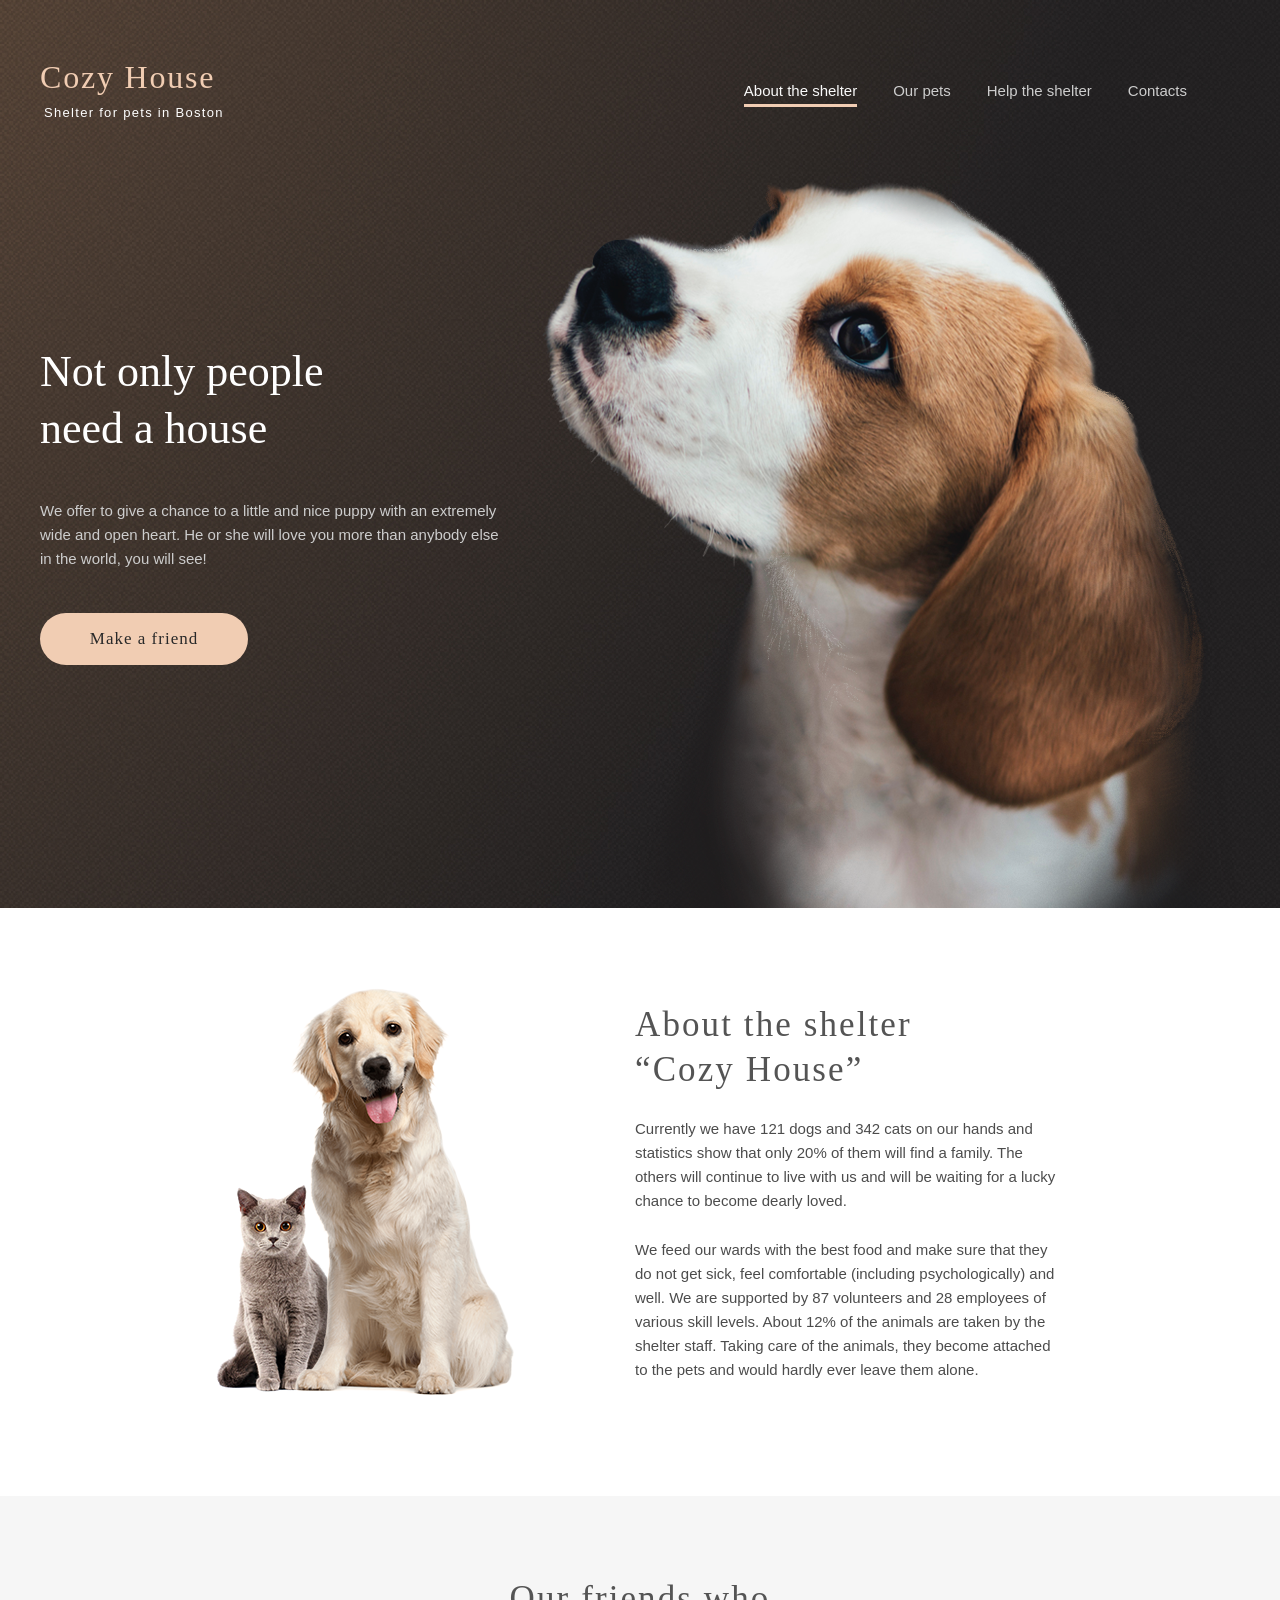
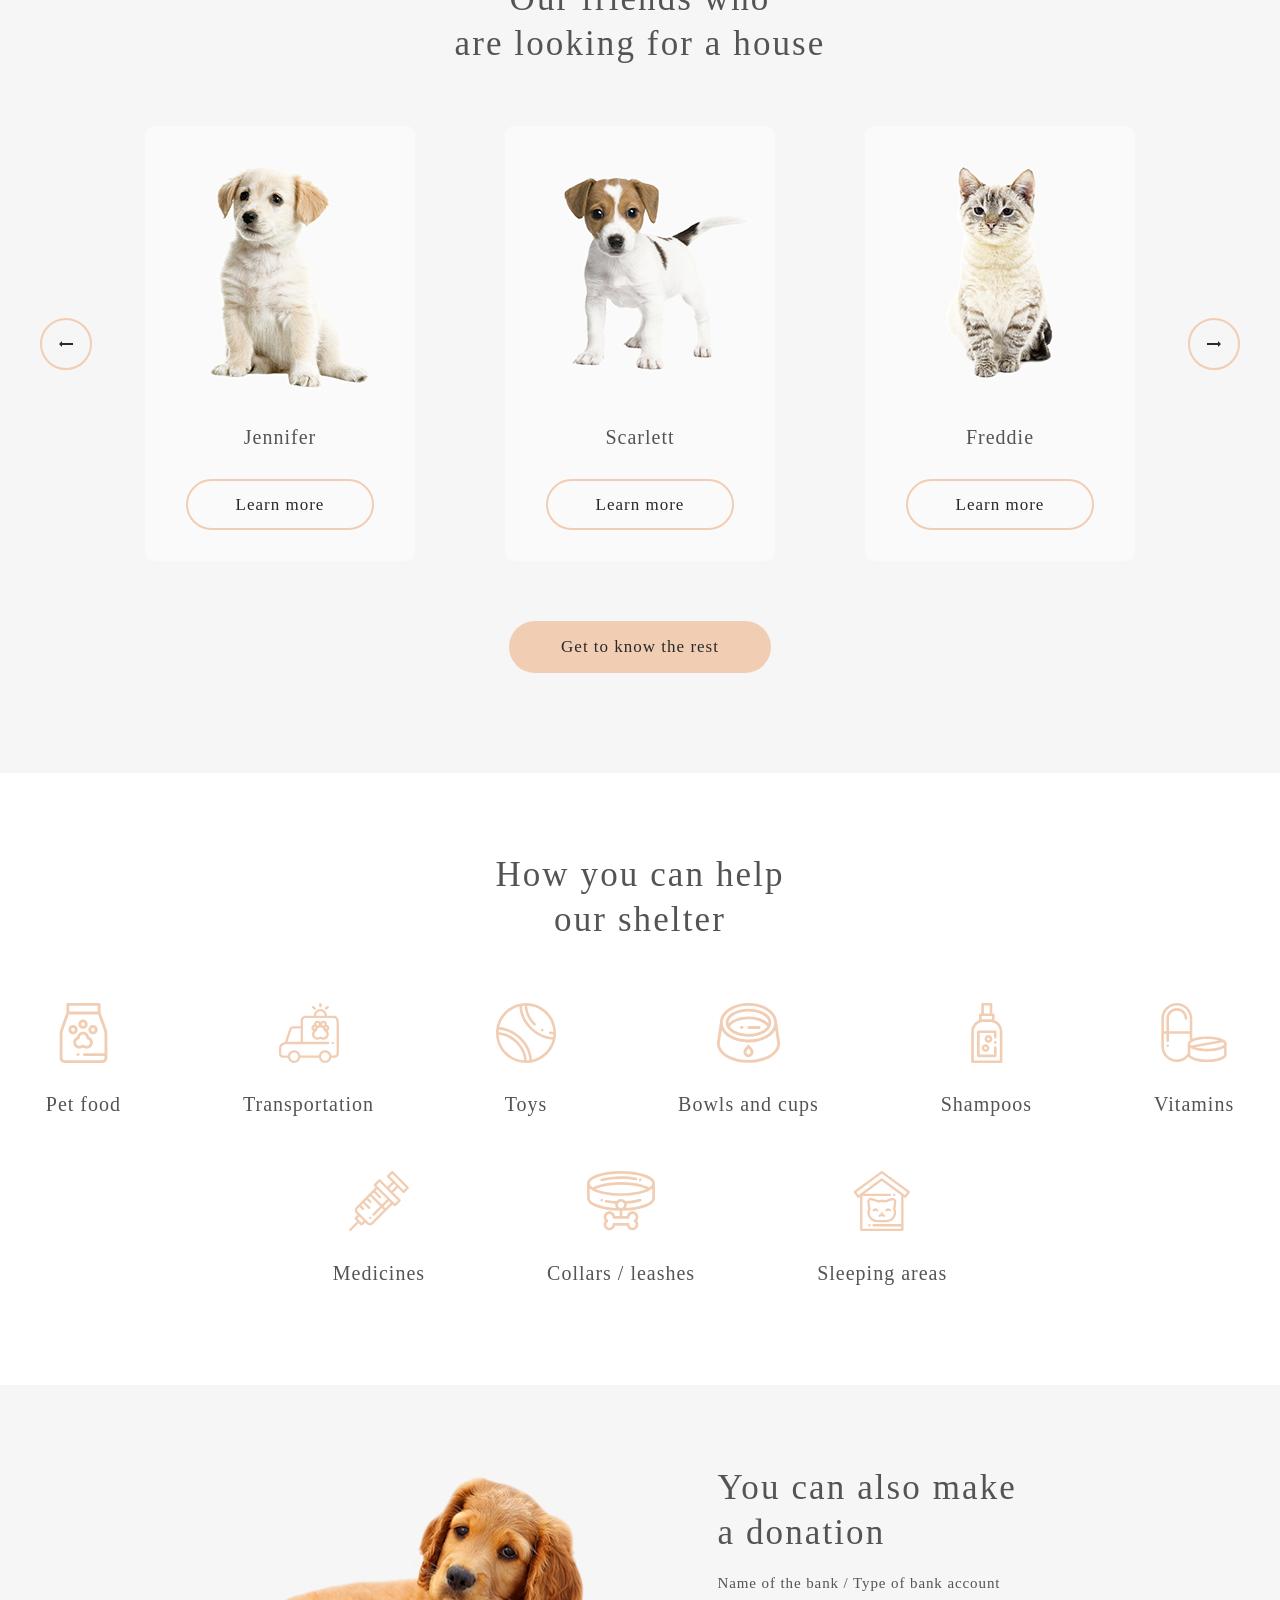
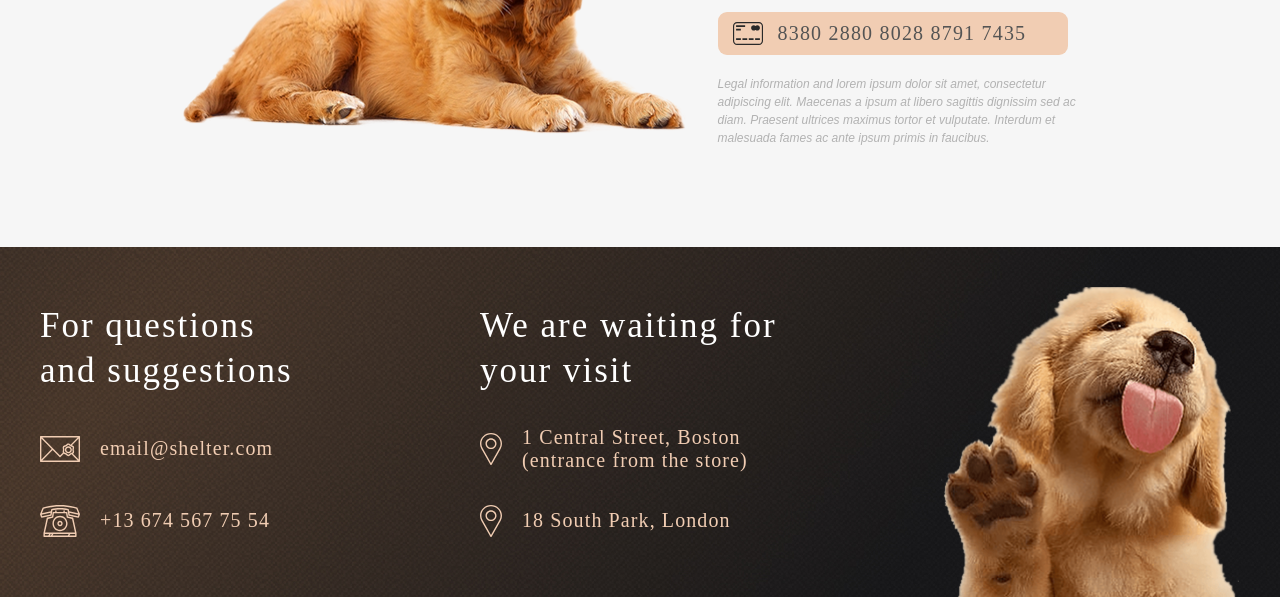
==== commit 222fb7a6: "feat: add hamburger menu script" ====
--- a/shelter/pages/main/index.html
+++ b/shelter/pages/main/index.html
@@ -16,24 +16,29 @@
 				</a>
 				<nav class="header__navigation">
 					<div class="hamburger">
-						<button type="button" class="hamburger__button">
-							<span></span>
-						</button>
-					</div>
-					<ul class="navigation">
-						<li class="navigation__item navigation__item_active">
-							<a href="#">About the shelter</a>
-						</li>
-						<li class="navigation__item">
-							<a href="../pets/">Our pets</a>
-						</li>
-						<li class="navigation__item">
-							<a href="#help">Help the shelter</a>
-						</li>
-						<li class="navigation__item">
-							<a href="#footer">Contacts</a>
-						</li>
-					</ul>
+						<input type="checkbox" class="hamburger__button">
+						<div class="hamburger__line"></div>
+						<div class="hamburger__layout">
+							<a href="#" class="logo">
+								<h1 class="logo__title">Cozy House</h1>
+								<span class="logo__subtitle">Shelter for pets in Boston</span>
+							</a>
+						</div>
+						<ul class="navigation">
+							<li class="navigation__item navigation__item_active">
+								<a href="#">About the shelter</a>
+							</li>
+							<li class="navigation__item">
+								<a href="../pets/">Our pets</a>
+							</li>
+							<li class="navigation__item">
+								<a href="#help">Help the shelter</a>
+							</li>
+							<li class="navigation__item">
+								<a href="#footer">Contacts</a>
+							</li>
+						</ul>
+					</div>
 				</nav>
 			</div>
 		</header>
--- a/shelter/css/main.css
+++ b/shelter/css/main.css
@@ -188,23 +188,15 @@
 }
 
 .hamburger {
+  overflow: hidden;
+  position: relative;
   height: 100%;
   padding-right: 53px;
+  top: 4px;
+}
+
+.hamburger__button {
   display: none;
-}
-
-@media (max-width: 767px) {
-  .hamburger {
-    display: -webkit-box;
-    display: -ms-flexbox;
-    display: flex;
-    -webkit-box-align: center;
-        -ms-flex-align: center;
-            align-items: center;
-  }
-}
-
-.hamburger__button {
   position: relative;
   width: 30px;
   height: 30px;
@@ -212,52 +204,86 @@
   border: none;
   background: none;
   outline: none;
-}
-
-.hamburger__button span {
+  z-index: 5;
+  opacity: 0;
+}
+
+@media (max-width: 767px) {
+  .hamburger__button {
+    display: block;
+  }
+}
+
+.hamburger__layout {
+  display: none;
+  opacity: 0;
+  -webkit-transform: translateX(320px);
+          transform: translateX(320px);
   position: absolute;
-  display: block;
+  z-index: 1;
+  right: 0;
+  top: -49px;
+  width: 320px;
+  height: 100vh;
+  min-height: 823px;
+  margin: 0;
+  background-color: #292929;
+  -webkit-transition: all 0.4s ease;
+  transition: all 0.4s ease;
+}
+
+@media (max-width: 767px) {
+  .hamburger__layout {
+    display: block;
+  }
+}
+
+.hamburger__layout .logo {
+  padding-top: 30px;
+}
+
+.hamburger__line {
+  display: none;
+  position: absolute;
   width: 30px;
   height: 2px;
-  top: 14px;
+  top: 10px;
+  z-index: 10;
   background-color: #F1CDB3;
-  -webkit-transition: all 0.45s ease-in-out;
-  transition: all 0.45s ease-in-out;
-}
-
-.hamburger__button span::before {
+  -webkit-transition: all 0.4s ease;
+  transition: all 0.4s ease;
+}
+
+@media (max-width: 767px) {
+  .hamburger__line {
+    display: block;
+  }
+}
+
+.hamburger__line::before, .hamburger__line::after {
   content: '';
   position: absolute;
   top: -10px;
-  display: block;
   width: 30px;
   height: 2px;
   background-color: #F1CDB3;
-  -webkit-transition: all 0.45s ease-in-out;
-  transition: all 0.45s ease-in-out;
-}
-
-.hamburger__button span::after {
-  content: '';
-  position: absolute;
+  -webkit-transition: all 0.4s ease;
+  transition: all 0.4s ease;
+}
+
+.hamburger__line::after {
   top: 10px;
-  display: block;
-  width: 30px;
-  height: 2px;
-  background-color: #F1CDB3;
-  -webkit-transition: all 0.45s ease-in-out;
-  transition: all 0.45s ease-in-out;
-}
-
-.hamburger__button_dark span {
+}
+
+.hamburger__line_dark span {
   background-color: #000000;
 }
 
-.hamburger__button_dark span::before {
+.hamburger__line_dark span::before {
   background-color: #000000;
 }
 
-.hamburger__button_dark span::after {
+.hamburger__line_dark span::after {
   background-color: #000000;
 }
 
@@ -295,9 +321,25 @@
   background-color: #292929;
 }
 
-.menu_active .hamburger__button {
-  -webkit-transform: rotate(90deg);
-          transform: rotate(90deg);
+.header__navigation .hamburger__button:checked + .hamburger__line {
+  -webkit-transform: rotate(-90deg);
+          transform: rotate(-90deg);
+}
+
+.header__navigation .hamburger__button:checked ~ .hamburger__layout {
+  opacity: 1;
+  -webkit-transform: translateX(320px);
+          transform: translateX(320px);
+  -webkit-transform: translateX(0px);
+          transform: translateX(0px);
+}
+
+.header__navigation .hamburger__button:checked ~ .navigation {
+  opacity: 1;
+  -webkit-transform: translateX(125px);
+          transform: translateX(125px);
+  -webkit-transform: translateX(-202px);
+          transform: translateX(-202px);
 }
 
 .navigation {
@@ -319,7 +361,25 @@
 
 @media (max-width: 767px) {
   .navigation {
-    display: none;
+    position: absolute;
+    opacity: 0;
+    top: 188px;
+    -webkit-transform: translateX(125px);
+            transform: translateX(125px);
+    z-index: 10;
+    -webkit-transition: all 0.4s ease;
+    transition: all 0.4s ease;
+    -webkit-box-orient: vertical;
+    -webkit-box-direction: normal;
+        -ms-flex-direction: column;
+            flex-direction: column;
+    font-size: 3.2rem;
+    line-height: 5.1rem;
+    width: -webkit-max-content;
+    width: -moz-max-content;
+    width: max-content;
+    gap: 40.5px;
+    text-align: center;
   }
 }
 
@@ -335,6 +395,7 @@
 
 @media (max-width: 767px) {
   .navigation__item a {
+    display: inline-block;
     font-size: 3.2rem;
     line-height: 5.1rem;
   }
@@ -344,13 +405,24 @@
   color: #FAFAFA;
 }
 
-.navigation__item_dark a {
-  line-height: 170%;
-  color: #545454;
-}
-
-.navigation__item_dark a:hover {
-  color: #292929;
+@media (min-width: 1280px) {
+  .navigation__item_dark a {
+    line-height: 170%;
+    color: #545454;
+  }
+  .navigation__item_dark a:hover {
+    color: #292929;
+  }
+}
+
+@media (min-width: 768px) and (max-width: 1279px) {
+  .navigation__item_dark a {
+    line-height: 170%;
+    color: #545454;
+  }
+  .navigation__item_dark a:hover {
+    color: #292929;
+  }
 }
 
 .navigation__item_active a {
@@ -370,22 +442,57 @@
   background-color: #F1CDB3;
 }
 
-.navigation__item_dark-active a {
-  line-height: 170%;
-  color: #292929;
-}
-
-.navigation__item_dark-active a:hover {
-  color: #292929;
-}
-
-.navigation__item_dark-active a::after {
-  content: '';
-  display: block;
-  margin-top: -3px;
-  height: 3px;
-  width: 100%;
-  background-color: #F1CDB3;
+@media (min-width: 1280px) {
+  .navigation__item_dark-active a {
+    line-height: 170%;
+    color: #292929;
+  }
+  .navigation__item_dark-active a:hover {
+    color: #292929;
+  }
+  .navigation__item_dark-active a::after {
+    content: '';
+    display: block;
+    margin-top: -3px;
+    height: 3px;
+    width: 100%;
+    background-color: #F1CDB3;
+  }
+}
+
+@media (min-width: 768px) and (max-width: 1279px) {
+  .navigation__item_dark-active a {
+    line-height: 170%;
+    color: #292929;
+  }
+  .navigation__item_dark-active a:hover {
+    color: #292929;
+  }
+  .navigation__item_dark-active a::after {
+    content: '';
+    display: block;
+    margin-top: -3px;
+    height: 3px;
+    width: 100%;
+    background-color: #F1CDB3;
+  }
+}
+
+@media (max-width: 767px) {
+  .navigation__item_dark-active a {
+    color: #FAFAFA;
+  }
+  .navigation__item_dark-active a:hover {
+    color: #FAFAFA;
+  }
+  .navigation__item_dark-active a::after {
+    content: '';
+    display: block;
+    margin-top: -3px;
+    height: 3px;
+    width: 100%;
+    background-color: #F1CDB3;
+  }
 }
 
 .logo {
@@ -402,6 +509,8 @@
 @media (max-width: 767px) {
   .logo {
     padding-left: 10px;
+    -webkit-transition: all 0.4s ease;
+    transition: all 0.4s ease;
   }
 }
 
@@ -580,7 +689,7 @@
 
 @media (max-width: 767px) {
   .credit-card h4 {
-    letter-spacing: 0.09rem;
+    letter-spacing: 0.08rem;
   }
 }
 
@@ -711,6 +820,7 @@
 
 @media (max-width: 767px) {
   .slider__wrapper {
+    height: 435px;
     width: 270px;
   }
 }
@@ -741,6 +851,7 @@
 
 @media (max-width: 767px) {
   .slider__items {
+    height: auto;
     gap: 40px;
   }
 }
@@ -865,7 +976,7 @@
     -webkit-box-direction: normal;
         -ms-flex-direction: column;
             flex-direction: column;
-    gap: 7.81vw;
+    gap: 25px;
   }
 }
 
@@ -908,16 +1019,13 @@
 
 @media (max-width: 767px) {
   .info-block_locations {
-    -webkit-box-align: start;
-        -ms-flex-align: start;
-            align-items: flex-start;
-    gap: 39px;
-  }
-}
-
-@media (max-width: 767px) {
+    gap: 40px;
+  }
   .info-block_locations .info-block__item {
     padding: 0 10px;
+  }
+  .info-block_locations .info-block__item:last-child {
+    padding: 0px 42px 0px 10px;
   }
 }
 
@@ -1019,6 +1127,19 @@
           transform: translateY(-50%);
 }
 
+@media (min-width: 768px) and (max-width: 1279px) {
+  .pet-modal .wrapper {
+    width: 630px;
+    height: 350px;
+  }
+}
+
+@media (max-width: 767px) {
+  .pet-modal .wrapper {
+    width: 240px;
+  }
+}
+
 .pet-modal .wrapper_modal {
   -webkit-box-shadow: 0px 2px 35px 14px rgba(13, 13, 13, 0.04);
           box-shadow: 0px 2px 35px 14px rgba(13, 13, 13, 0.04);
@@ -1033,8 +1154,15 @@
   display: -ms-flexbox;
   display: flex;
   border-radius: 9px;
+  max-height: 500px;
   overflow: hidden;
   background: #FAFAFA;
+}
+
+@media (min-width: 768px) and (max-width: 1279px) {
+  .content-wrapper {
+    max-height: 350px;
+  }
 }
 
 .pet-modal__image {
@@ -1042,14 +1170,48 @@
   height: 500px;
 }
 
+@media (min-width: 768px) and (max-width: 1279px) {
+  .pet-modal__image {
+    width: 350px;
+    height: 350px;
+  }
+}
+
+@media (max-width: 767px) {
+  .pet-modal__image {
+    display: none;
+  }
+}
+
 .pet-modal__content {
   width: 351px;
   padding: 50px 18px 88px 30px;
 }
 
+@media (min-width: 768px) and (max-width: 1279px) {
+  .pet-modal__content {
+    width: 260px;
+    padding: 10px 9px 0px 11px;
+  }
+}
+
+@media (max-width: 767px) {
+  .pet-modal__content {
+    width: 220px;
+    padding: 10px 10px 11px 10px;
+  }
+}
+
 .pet-modal__name {
   letter-spacing: 0.2rem;
   color: #000000;
+}
+
+@media (max-width: 767px) {
+  .pet-modal__name {
+    font-size: 3.5rem;
+    line-height: 4.5rem;
+  }
 }
 
 .pet-modal__type {
@@ -1058,10 +1220,37 @@
   color: #000000;
 }
 
+@media (max-width: 767px) {
+  .pet-modal__type {
+    text-align: center;
+    font-size: 2.0rem;
+    line-height: 2.3rem;
+  }
+}
+
 .pet-modal__description {
   padding-top: 40px;
   letter-spacing: 0.09rem;
   color: #000000;
+}
+
+@media (min-width: 768px) and (max-width: 1279px) {
+  .pet-modal__description {
+    padding-top: 21px;
+    font-size: 1.3rem;
+    line-height: 1.4rem;
+    letter-spacing: 0.076rem;
+  }
+}
+
+@media (max-width: 767px) {
+  .pet-modal__description {
+    text-align: justify;
+    padding-top: 21px;
+    font-size: 1.3rem;
+    line-height: 1.4rem;
+    letter-spacing: 0.076rem;
+  }
 }
 
 .pet-modal__list {
@@ -1077,6 +1266,20 @@
       -ms-flex-direction: column;
           flex-direction: column;
   gap: 11px;
+}
+
+@media (min-width: 768px) and (max-width: 1279px) {
+  .pet-modal__list {
+    padding-top: 20px;
+    gap: 6px;
+  }
+}
+
+@media (max-width: 767px) {
+  .pet-modal__list {
+    padding-top: 23px;
+    gap: 6px;
+  }
 }
 
 .pet-modal__list-item {
@@ -1118,6 +1321,20 @@
   transition: 100ms all ease-in-out;
 }
 
+@media (min-width: 768px) and (max-width: 1279px) {
+  .pet-modal__close-button {
+    top: -52px;
+    left: 621px;
+  }
+}
+
+@media (max-width: 767px) {
+  .pet-modal__close-button {
+    top: -52px;
+    left: 218px;
+  }
+}
+
 .pet-modal__close-button img {
   position: absolute;
   left: 38.46%;
@@ -1152,6 +1369,12 @@
 @media (max-width: 767px) {
   .header_main .wrapper {
     padding-top: 30px;
+  }
+}
+
+@media (max-width: 767px) {
+  .header_main .header__navigation {
+    padding-top: 15px;
   }
 }
 
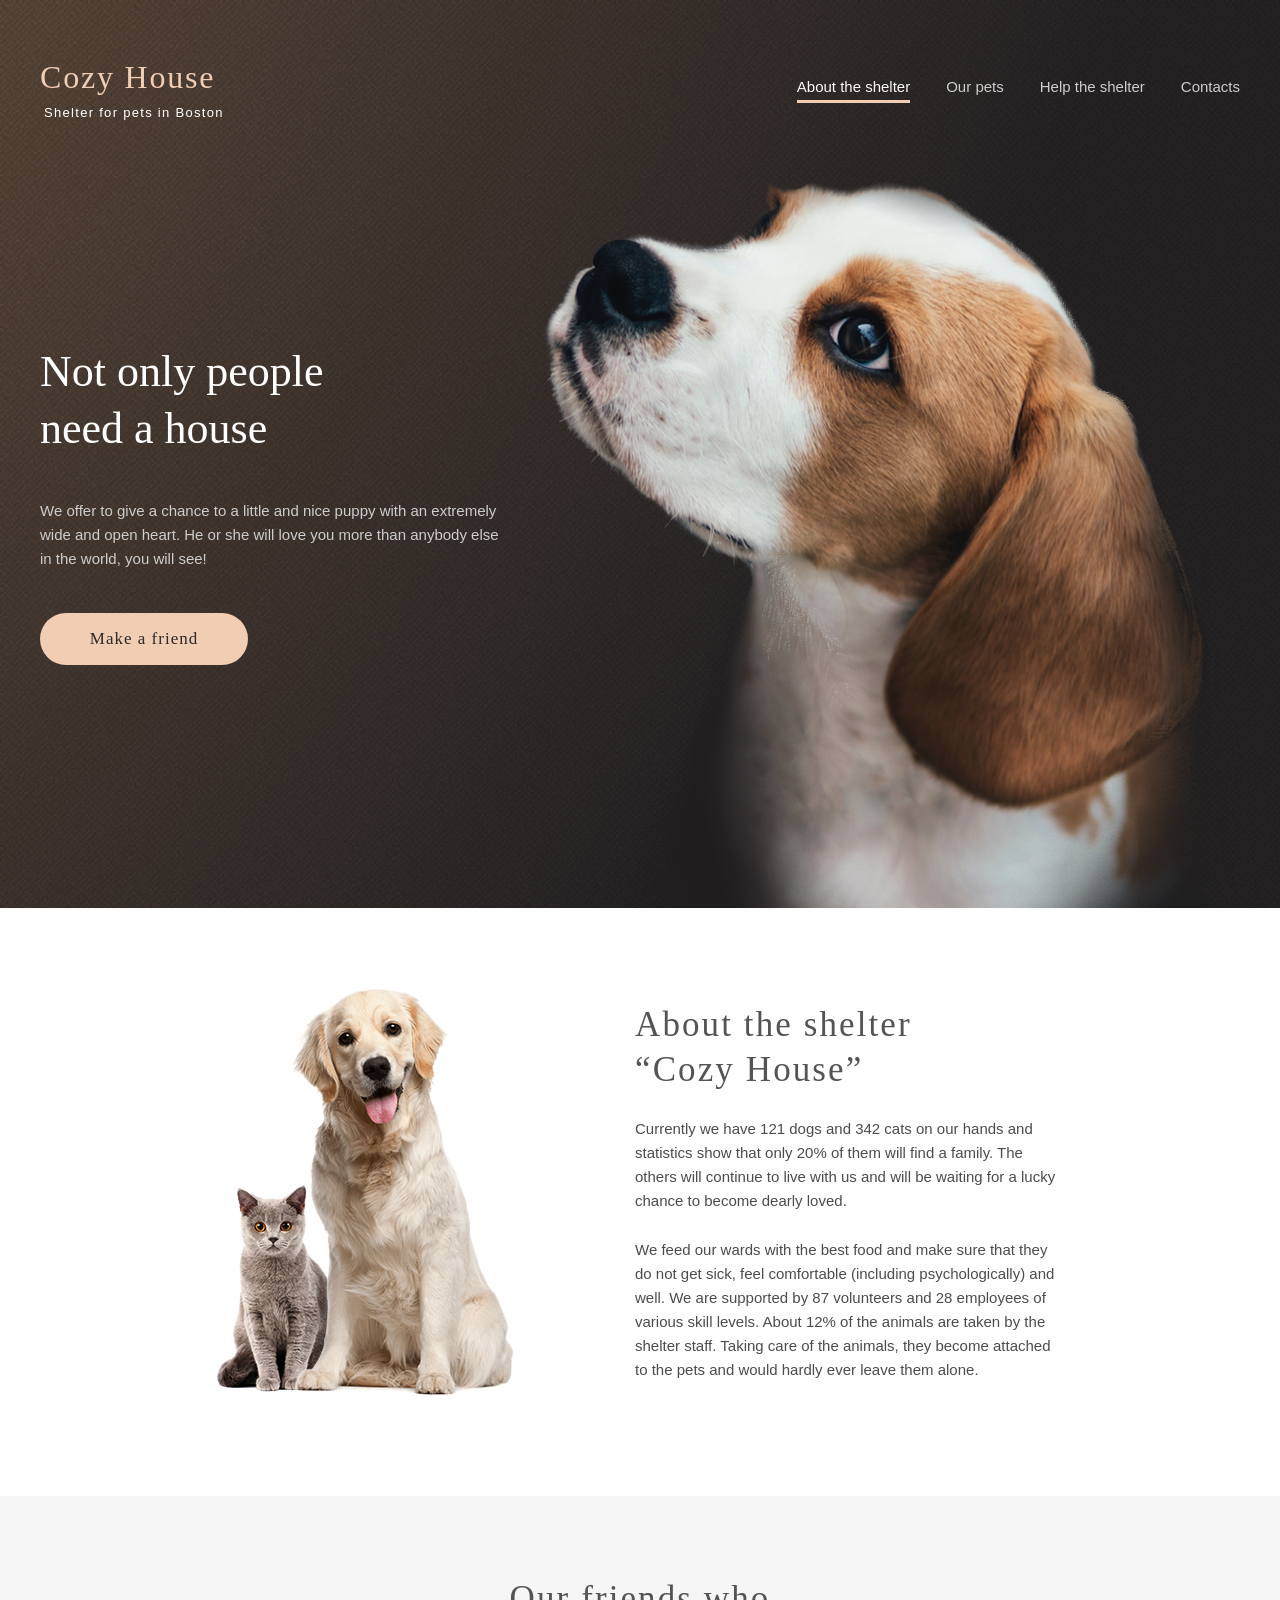
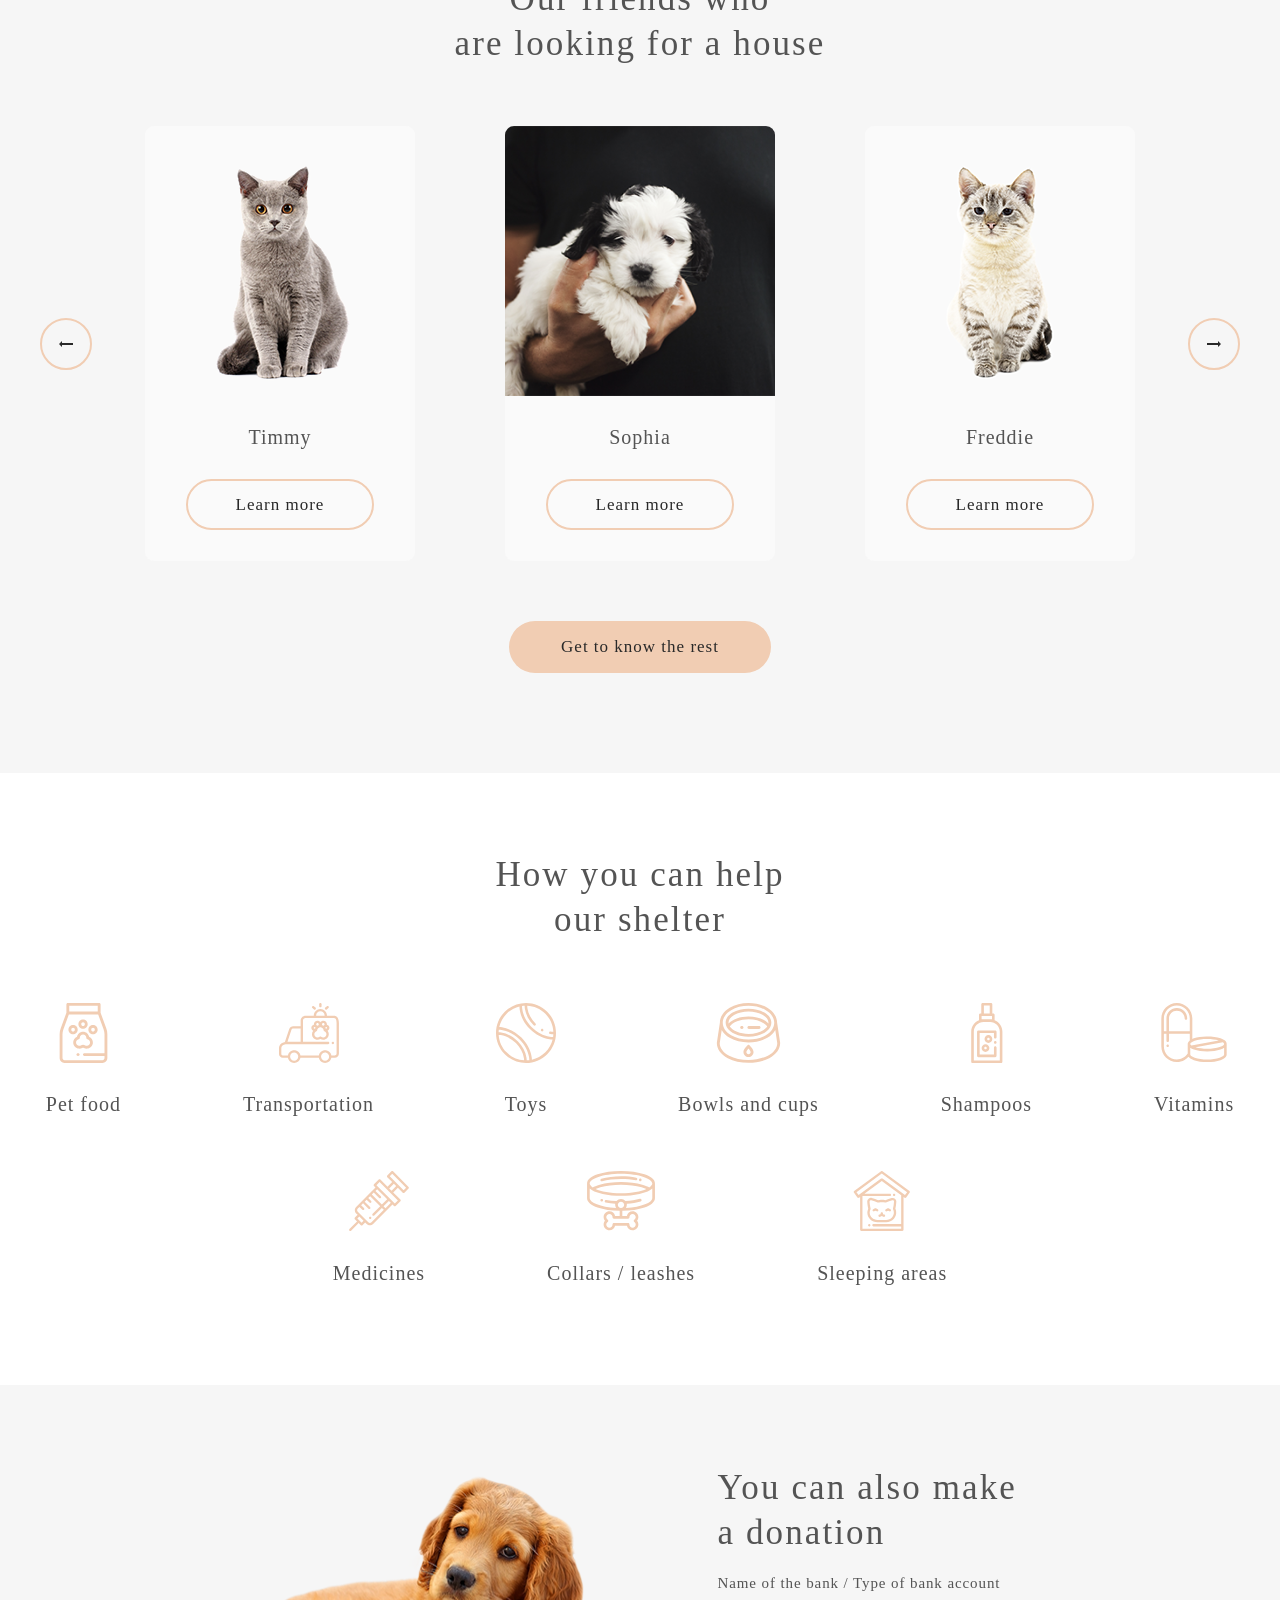
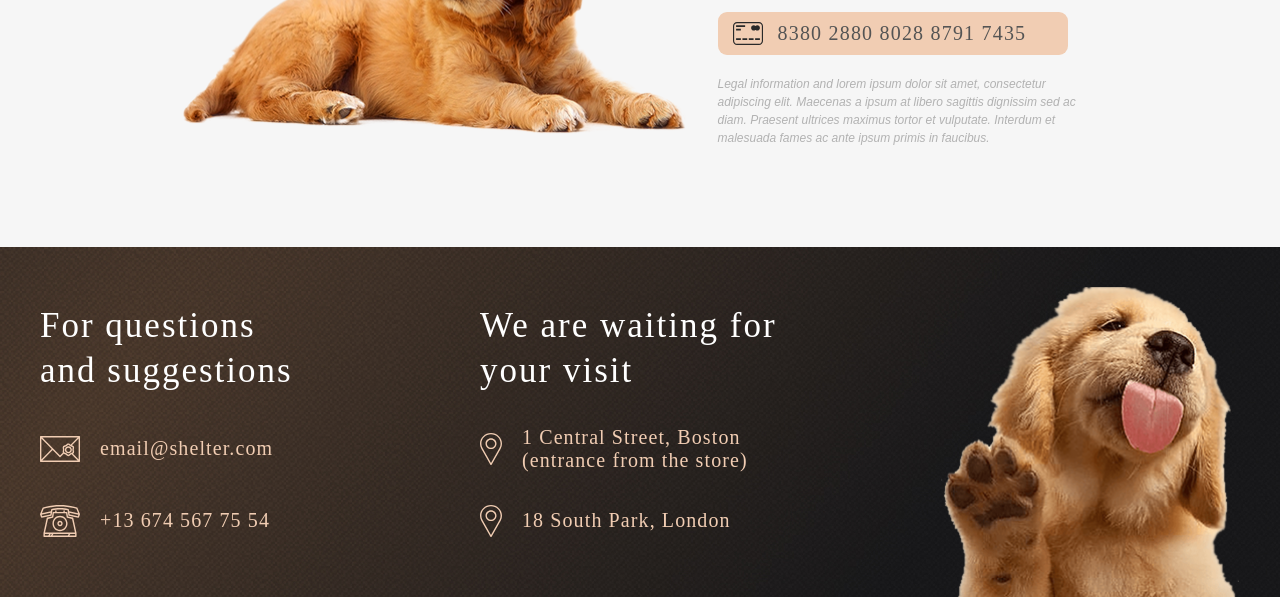
==== commit badd9c54: "fix: bug's according to the updated cross-check requirements in hamburger menu and modal window" ====
--- a/shelter/pages/main/index.html
+++ b/shelter/pages/main/index.html
@@ -9,6 +9,7 @@
 	</head>
 	<body>
 		<header class="header header_main">
+			<div class="overlay"></div>
 			<div class="wrapper">
 				<a href="#" class="logo">
 					<h1 class="logo__title">Cozy House</h1>
@@ -301,7 +302,7 @@
 				/>
 			</div>
 		</footer>
-		<div id="pet-modal" class="pet-modal hide">
+		<div id="pet-modal" class="pet-modal">
 			<div class="pet-modal__overlay">
 				<div class="wrapper">
 					<button class="pet-modal__close-button" data-dismiss="modal">
--- a/shelter/css/main.css
+++ b/shelter/css/main.css
@@ -191,8 +191,14 @@
   overflow: hidden;
   position: relative;
   height: 100%;
-  padding-right: 53px;
-  top: 4px;
+  z-index: 25;
+}
+
+@media (max-width: 767px) {
+  .hamburger {
+    padding-right: 53px;
+    top: 4px;
+  }
 }
 
 .hamburger__button {
@@ -206,6 +212,7 @@
   outline: none;
   z-index: 5;
   opacity: 0;
+  cursor: pointer;
 }
 
 @media (max-width: 767px) {
@@ -248,10 +255,11 @@
   width: 30px;
   height: 2px;
   top: 10px;
-  z-index: 10;
+  z-index: 2;
   background-color: #F1CDB3;
   -webkit-transition: all 0.4s ease;
   transition: all 0.4s ease;
+  cursor: pointer;
 }
 
 @media (max-width: 767px) {
@@ -275,15 +283,11 @@
   top: 10px;
 }
 
-.hamburger__line_dark span {
+.hamburger__line_dark {
   background-color: #000000;
 }
 
-.hamburger__line_dark span::before {
-  background-color: #000000;
-}
-
-.hamburger__line_dark span::after {
+.hamburger__line_dark::before, .hamburger__line_dark::after {
   background-color: #000000;
 }
 
@@ -324,6 +328,14 @@
 .header__navigation .hamburger__button:checked + .hamburger__line {
   -webkit-transform: rotate(-90deg);
           transform: rotate(-90deg);
+}
+
+.header__navigation .hamburger__button:checked + .hamburger__line_dark {
+  background-color: #F1CDB3;
+}
+
+.header__navigation .hamburger__button:checked + .hamburger__line_dark::before, .header__navigation .hamburger__button:checked + .hamburger__line_dark::after {
+  background-color: #F1CDB3;
 }
 
 .header__navigation .hamburger__button:checked ~ .hamburger__layout {
@@ -727,6 +739,24 @@
   display: block;
 }
 
+.overlay {
+  visibility: hidden;
+  position: fixed;
+  width: 100%;
+  height: 100vh;
+  z-index: 20;
+  opacity: 0;
+  background-color: rgba(0, 0, 0, 0.5);
+  -webkit-transition: all 0.4s ease;
+  transition: all 0.4s ease;
+}
+
+.overlay_active {
+  visibility: visible;
+  opacity: 1;
+  cursor: pointer;
+}
+
 .slider {
   display: -webkit-box;
   display: -ms-flexbox;
@@ -1090,6 +1120,7 @@
 }
 
 .pet-modal {
+  visibility: hidden;
   position: fixed;
   top: 0;
   left: 0;
@@ -1097,8 +1128,10 @@
   height: 100%;
   z-index: 100;
   overflow: hidden;
-  -webkit-transition: all .18s ease-in-out;
-  transition: all .18s ease-in-out;
+  scale: 0.5;
+  opacity: 0;
+  -webkit-transition: all 0.2s ease;
+  transition: all 0.2s ease;
 }
 
 .pet-modal .pet-modal__overlay {
@@ -1147,6 +1180,11 @@
 
 .pet-modal img {
   height: 100%;
+}
+
+.pet-modal_active {
+  visibility: visible;
+  opacity: 1;
 }
 
 .content-wrapper {
@@ -1701,10 +1739,6 @@
   }
 }
 
-.our-friends .slider {
-  width: 100%;
-}
-
 @media (min-width: 768px) and (max-width: 1279px) {
   .our-friends .slider {
     padding: 0 3.91vw;
